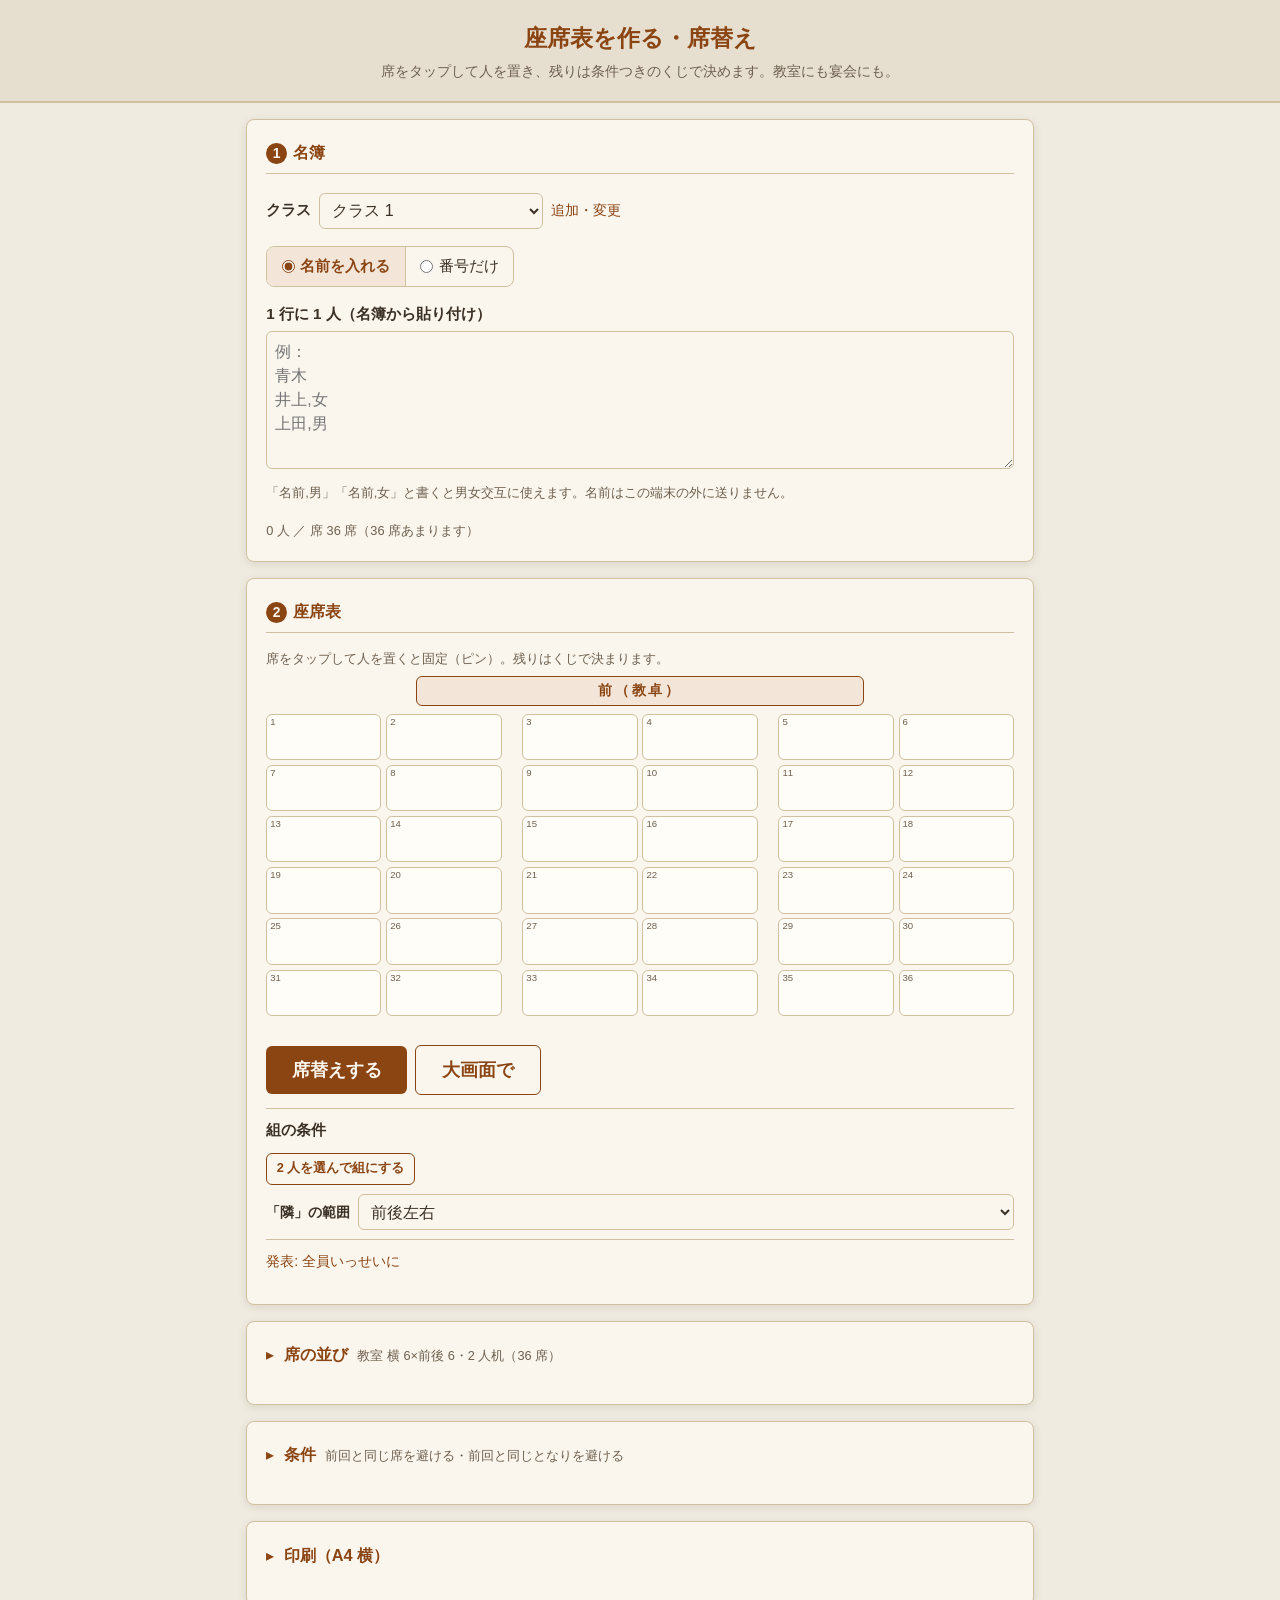
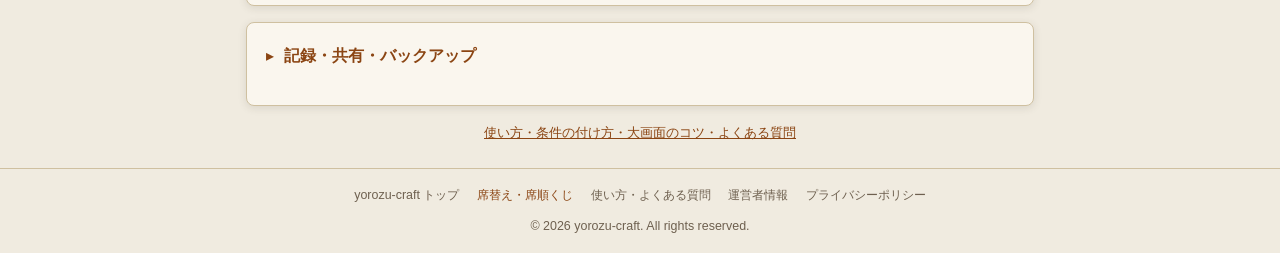
==== index.html @ a0a54b60 "「保存した内容をすべて消す（初期状態に戻す）」ボタンを置く（K123） ブラウザに保存するページに、共通の reset-storage.js と data-reset-storage のボタンを置く。" ====
<!DOCTYPE html>
<html lang="ja">
<head>
  <meta charset="UTF-8">
  <meta name="viewport" content="width=device-width, initial-scale=1.0">
  <title>席替え・席順くじ｜条件つきの席替えアプリ（無料・登録なし）｜yorozu-craft</title>
  <meta name="description" content="教室の席替えと宴会の席決めを、条件つきのくじで。前回と同じ席を避ける・隣にしない組・前の席の指定、大画面で発表、座席表を印刷。登録なし・無料。">
  <meta name="robots" content="index, follow">
  <link rel="canonical" href="https://yorozu-craft.com/sekigae/">

  <meta property="og:title" content="席替え・席順くじ｜yorozu-craft">
  <meta property="og:description" content="教室の席替えと宴会の席決めを、条件つきのくじで。前回と同じ席を避ける・隣にしない組・前の席の指定、大画面で発表、座席表を印刷。登録なし・無料。">
  <meta property="og:type" content="website">
  <meta property="og:url" content="https://yorozu-craft.com/sekigae/">
  <meta property="og:site_name" content="yorozu-craft">
  <meta property="og:locale" content="ja_JP">
  <meta property="og:image" content="https://yorozu-craft.com/sekigae/og-image.png">
  <meta property="og:image:width" content="1200">
  <meta property="og:image:height" content="630">
  <meta name="twitter:card" content="summary_large_image">
  <meta name="theme-color" content="#8b4513" media="(prefers-color-scheme: light)">
  <meta name="theme-color" content="#1c1814" media="(prefers-color-scheme: dark)">

  <script type="application/ld+json">
  {
    "@context": "https://schema.org",
    "@type": "WebApplication",
    "name": "席替え・席順くじ",
    "description": "教室の席替えと宴会の席決めを、条件つきのくじで。前回と同じ席を避ける・隣にしない組・前の席の指定、大画面で発表、座席表を印刷。登録なし・無料。",
    "url": "https://yorozu-craft.com/sekigae/",
    "applicationCategory": "UtilitiesApplication",
    "operatingSystem": "All",
    "offers": { "@type": "Offer", "price": "0", "priceCurrency": "JPY" },
    "inLanguage": "ja"
  }
  </script>

  <!-- Google AdSense（サイト所有確認 + 広告配信スクリプト）。大画面の発表は要素の全画面表示なので、広告は重ならない -->
  <meta name="google-adsense-account" content="ca-pub-5375267956079717">
  <script async src="https://pagead2.googlesyndication.com/pagead/js/adsbygoogle.js?client=ca-pub-5375267956079717"
     crossorigin="anonymous"></script>

  <link rel="icon" href="./favicon.svg" type="image/svg+xml">
  <link rel="apple-touch-icon" href="./apple-touch-icon.png">
  <link rel="stylesheet" href="./style.css">
</head>
<body class="tool-page">

  <header class="app-header">
    <h1>座席表を作る・席替え</h1>
    <p class="subtitle">席をタップして人を置き、残りは条件つきのくじで決めます。教室にも宴会にも。</p>
  </header>

  <main class="app-main">

    <div id="shared-banner" class="card notice" hidden>
      <p id="shared-msg"></p>
      <p class="btn-row">
        <button type="button" id="shared-save" class="btn">この端末に保存する</button>
        <a class="btn btn-sub" href="./">自分の席替えを新しく作る</a>
      </p>
      <p class="small">席の並び・名簿・条件を入れて、くじで席を決めます。前回と同じ席を避ける・隣にしない組・前の席の指定ができます。登録なし・無料。</p>
    </div>

    <section class="card" aria-labelledby="h-people">
      <h2 id="h-people"><span class="step">1</span>名簿</h2>
      <div class="field inline-field group-row">
        <label for="group">クラス</label>
        <select id="group"></select>
        <details class="mini">
          <summary>追加・変更</summary>
          <p class="btn-row">
            <button type="button" id="group-new" class="btn btn-sub btn-s">新しく作る</button>
            <button type="button" id="group-rename" class="btn btn-sub btn-s">名前を変える</button>
            <button type="button" id="group-delete" class="btn btn-sub btn-s">削除</button>
          </p>
          <p class="hint">クラスや会ごとに、席の並び・名簿・条件・これまでの席を分けて保存します。</p>
        </details>
      </div>
      <div class="seg" role="radiogroup" aria-label="名簿の入れ方">
        <label><input type="radio" name="plist" value="names" checked> 名前を入れる</label>
        <label><input type="radio" name="plist" value="numbers"> 番号だけ</label>
      </div>
      <div id="names-panel" class="field">
        <label for="names">1 行に 1 人（名簿から貼り付け）</label>
        <textarea id="names" rows="5" spellcheck="false" placeholder="例：&#10;青木&#10;井上,女&#10;上田,男"></textarea>
        <p class="hint">「名前,男」「名前,女」と書くと男女交互に使えます。名前はこの端末の外に送りません。</p>
      </div>
      <div id="numbers-panel" class="field" hidden>
        <label for="count">人数</label>
        <input type="number" id="count" inputmode="numeric" min="1" max="300" value="30">
        <p class="hint">1 番から順に番号で席を決めます（出席番号として使えます）。</p>
      </div>
      <p id="people-summary" class="small" aria-live="polite"></p>
    </section>

    <section class="card" aria-labelledby="h-board" id="sec-run">
      <h2 id="h-board"><span class="step">2</span>座席表</h2>
      <p class="hint">席をタップして人を置くと固定（ピン）。残りはくじで決まります。</p>
      <div id="tray-wrap" hidden>
        <p id="tray-head" class="tray-head"></p>
        <div id="tray" class="tray" role="group" aria-labelledby="tray-head"></div>
      </div>
      <div class="grid-scroll"><div id="result-grid" class="seat-grid board"></div></div>
      <p id="board-msg" class="board-msg" aria-live="polite"></p>
      <p class="btn-row" id="reveal-ctrl" hidden>
        <button type="button" id="reveal-next" class="btn">次の人</button>
        <button type="button" id="reveal-all" class="btn btn-sub">全部出す</button>
        <span id="reveal-count" class="small"></span>
      </p>
      <p class="btn-row run-row">
        <button type="button" id="run" class="btn btn-big">席替えする</button>
        <button type="button" id="run-stage" class="btn btn-big btn-sub">大画面で</button>
      </p>
      <div id="status" class="status" aria-live="polite"></div>

      <div id="result">
        <p class="result-head"><strong id="result-title"></strong> <span id="seed-label" class="small"></span></p>
        <ul id="notes" class="notes"></ul>
        <p class="btn-row" id="result-actions">
          <button type="button" id="decide" class="btn">この席で決定（記録する）</button>
          <button type="button" id="swap" class="btn btn-sub" aria-pressed="false">2 人を入れ替える</button>
          <button type="button" id="show-stage" class="btn btn-sub">大画面で見せる</button>
          <button type="button" id="print" class="btn btn-sub">座席表を印刷</button>
          <button type="button" id="pins-clear" class="btn btn-sub">固定をすべて外す</button>
        </p>
        <p id="decide-msg" class="small" aria-live="polite"></p>
        <p class="small"><a href="../print-help.html">スマホで印刷するには →</a></p>
        <p id="next-step" class="next-step" hidden>当日の精算は → <a href="../easy-split/">傾斜割り勘（幹事 0 円・2 次会の合算も）</a></p>
      </div>

      <div class="pairs-box">
        <h3 class="sub" id="h-pairs">組の条件 <span class="badge" id="n-pairs"></span></h3>
        <ul id="pair-list" class="pair-list" aria-labelledby="h-pairs"></ul>
        <p class="btn-row">
          <button type="button" id="pair-add" class="btn btn-sub btn-s">2 人を選んで組にする</button>
        </p>
        <div class="field inline-field scope-row">
          <label for="ng-scope">「隣」の範囲</label>
          <select id="ng-scope"></select>
        </div>
      </div>

      <details class="mini" id="d-reveal">
        <summary id="reveal-summary">発表のしかた</summary>
        <div class="grid-fields">
          <div class="field">
            <label for="reveal">発表のしかた</label>
            <select id="reveal">
              <option value="all">全員いっせいに</option>
              <option value="random">1 人ずつ（くじの順）</option>
              <option value="back">1 人ずつ（後ろの席から）</option>
              <option value="front">1 人ずつ（前の席から）</option>
              <option value="list">1 人ずつ（名簿の順）</option>
            </select>
          </div>
          <label class="check"><input type="checkbox" id="sound"> 効果音を鳴らす</label>
        </div>
        <p class="hint">固定（ピン）の人は、はじめから出ています。</p>
      </details>
    </section>

    <details class="card fold" id="d-layout">
      <summary><h2 id="h-layout">席の並び</h2><span id="layout-summary" class="fold-state"></span></summary>
      <div class="seg" role="radiogroup" aria-label="使う場面">
        <label><input type="radio" name="mode" value="class" checked> 教室</label>
        <label><input type="radio" name="mode" value="party"> 宴会・テーブル</label>
      </div>

      <div id="class-panel">
        <div class="grid-fields">
          <div class="field">
            <label for="cols">横に何席（列）</label>
            <select id="cols"></select>
          </div>
          <div class="field">
            <label for="rows">前から後ろへ何席（行）</label>
            <select id="rows"></select>
          </div>
          <div class="field">
            <label for="desk">教卓（前）の位置</label>
            <select id="desk">
              <option value="top">上（生徒から見た向き）</option>
              <option value="bottom">下（先生から見た向き）</option>
            </select>
          </div>
        </div>
        <label class="check"><input type="checkbox" id="pairs"> 2 人机（2 席ずつ机を並べ、机のあいだを通路にする）</label>
        <p class="hint">下の席をタップすると「使わない席（×）」になります。もう一度タップで戻ります。</p>
        <div class="grid-scroll"><div id="layout-grid" class="seat-grid editor"></div></div>
      </div>

      <div id="party-panel" hidden>
        <ul id="tables" class="table-list"></ul>
        <p><button type="button" id="table-add" class="btn btn-sub">テーブルを足す</button></p>
        <p class="hint">1 つのテーブルは向かい合わせの 2 列です（奥の列に半分、手前に残り）。</p>
      </div>
      <p id="seat-count" class="small"></p>
    </details>

    <details class="card fold" id="d-cons">
      <summary><h2 id="h-cons">条件</h2><span id="cons-summary" class="fold-state"></span></summary>
      <label class="check"><input type="checkbox" id="avoid-seat"> 前回と同じ席を避ける</label>
      <label class="check"><input type="checkbox" id="avoid-nb"> 前回と同じとなりを避ける</label>
      <p id="prev-info" class="hint"></p>
      <label class="check"><input type="checkbox" id="gender"> 男女交互（となりが異性になる。2 人机なら同じ机が男女）</label>
      <label class="check" id="empty-back-wrap"><input type="checkbox" id="empty-back"> 余った席は後ろにまとめる</label>
      <div id="d-zone" class="cons-block">
        <h3 class="sub">前の席・後ろの席にしたい人 <span class="badge" id="n-zone"></span></h3>
        <p class="hint">目の見え方・聞こえ方や、背の高さなどに。「前から 2」なら、前から 2 番目の並びまでのどこかになります。</p>
        <ul id="zone-list" class="rows"></ul>
        <p><button type="button" id="zone-add" class="btn btn-sub">指定を足す</button></p>
      </div>
      <p class="hint">特定の席に決めたい人は、座席表でその席をタップして置きます。隣にしない・隣にしたい 2 人は「組の条件」で。</p>
    </details>

    <details class="card fold" id="d-print">
      <summary><h2 id="h-print">印刷（A4 横）</h2></summary>
      <div class="grid-fields">
        <div class="field">
          <label for="print-kind">印刷するもの</label>
          <select id="print-kind">
            <option value="chart">座席表</option>
            <option value="slips">くじ用紙（席の番号を切って使う）</option>
          </select>
        </div>
        <div class="field">
          <label for="print-title">見出し</label>
          <input type="text" id="print-title" maxlength="40" placeholder="例：3年2組 座席表（10月）">
        </div>
      </div>
      <label class="check"><input type="checkbox" id="print-credit" checked> 紙の下に「yorozu-craft.com/sekigae/print/ で作成」と小さく入れる</label>
      <p class="hint">席を決める前に印刷すると、固定した人の名前と席の番号だけの座席表になります（手書き用）。教卓の向きは「席の並び」の設定のとおりです。</p>
      <p><button type="button" id="print2" class="btn">印刷する</button></p>
      <p class="small"><a href="../print-help.html">スマホで印刷するには →</a></p>
    </details>

    <details class="card fold" id="d-save">
      <summary><h2 id="h-save">記録・共有・バックアップ</h2></summary>
      <h3 class="sub">これまでの席（新しい順・10 件まで）</h3>
      <ol id="history" class="history"></ol>
      <h3 class="sub">共有リンク</h3>
      <label class="check"><input type="checkbox" id="share-names"> 名簿（名前）と条件・決まった席も入れる</label>
      <p class="hint">入れないときは、席の並びとくじ番号だけです。名前を入れると、リンクを受け取った人が名前を読めます。</p>
      <p class="btn-row">
        <button type="button" id="share" class="btn btn-sub">共有リンクをコピー</button>
      </p>
      <p id="share-msg" class="small" aria-live="polite"></p>
      <input type="text" id="share-url" class="share-url" readonly hidden aria-label="共有リンク">
      <h3 class="sub">ファイルに保存（機種変更・ブラウザのデータを消す前に）</h3>
      <p class="hint">名簿・条件・記録はこの端末のブラウザ（localStorage、キー sekigae_ で始まるもの）にだけ保存され、外部には送信されません。書き出し・読み込み・消去はこの画面のボタンから。</p>
      <p class="btn-row">
        <!-- 保存内容のファイルへの書き出し・読み込み（README「ツールを追加するとき」20） -->
        <button type="button" id="backup-export" class="btn btn-sub">ファイルに書き出す</button>
        <button type="button" id="backup-import" class="btn btn-sub">ファイルから読み込む</button>
        <button type="button" class="btn btn-sub" data-reset-storage="sekigae_">保存した内容をすべて消す（初期状態に戻す）</button>
      </p>
      <input type="file" id="backup-file" accept=".json,application/json" hidden>
      <p id="backup-msg" class="small" aria-live="polite"></p>
    </details>

    <p class="small center"><a href="./guide.html">使い方・条件の付け方・大画面のコツ・よくある質問</a></p>

  </main>

  <footer class="app-footer">
    <nav class="footer-nav" aria-label="フッターナビゲーション">
      <ul>
        <li><a href="../">yorozu-craft トップ</a></li>
        <li><a href="./" aria-current="page">席替え・席順くじ</a></li>
        <li><a href="./guide.html">使い方・よくある質問</a></li>
        <li><a href="../about.html">運営者情報</a></li>
        <li><a href="../privacy-policy.html">プライバシーポリシー</a></li>
      </ul>
    </nav>
    <p>&copy; 2026 yorozu-craft. All rights reserved.</p>
  </footer>

  <!-- 大画面で発表（教室のプロジェクター・テレビ用。要素の全画面表示） -->
  <div id="stage" class="stage" hidden role="dialog" aria-modal="true" aria-labelledby="stage-title" tabindex="-1">
    <div class="stage-bar">
      <strong id="stage-title"></strong>
      <span id="stage-count"></span>
      <span class="stage-btns">
        <button type="button" id="stage-run" class="btn">席替えする</button>
        <button type="button" id="stage-next" class="btn">次の人</button>
        <button type="button" id="stage-all" class="btn btn-sub">全部出す</button>
        <button type="button" id="stage-sound" class="btn btn-sub" aria-pressed="false"></button>
        <button type="button" id="stage-close" class="btn btn-sub">閉じる</button>
      </span>
    </div>
    <div id="stage-grid" class="seat-grid big"></div>
    <p id="stage-msg" class="stage-msg" aria-live="polite"></p>
  </div>

  <!-- 座席表の席をタップしたとき: この席に置く人を選ぶ・固定を外す・入れ替える・空ける -->
  <dialog id="seat-dlg" class="dlg" aria-labelledby="seat-dlg-title">
    <p class="dlg-title" id="seat-dlg-title"></p>
    <p id="seat-dlg-now" class="small"></p>
    <p class="btn-row" id="seat-dlg-acts">
      <button type="button" id="seat-pin" class="btn btn-sub btn-s"></button>
      <button type="button" id="seat-swap" class="btn btn-sub btn-s">入れ替える</button>
      <button type="button" id="seat-clear" class="btn btn-sub btn-s">席を空ける</button>
      <button type="button" id="seat-pair" class="btn btn-sub btn-s">組の条件</button>
    </p>
    <label for="seat-q" class="dlg-label">この席に置く人</label>
    <input type="search" id="seat-q" class="pick-q" placeholder="名前で探す" autocomplete="off" aria-controls="seat-list">
    <div id="seat-list" class="pick-list" role="listbox" tabindex="0" aria-label="この席に置く人"></div>
    <p class="btn-row dlg-foot"><button type="button" id="seat-dlg-close" class="btn btn-sub">閉じる</button></p>
  </dialog>

  <!-- 組の条件: 2 人を選んで「隣にしない」「隣にしたい」 -->
  <dialog id="pair-dlg" class="dlg" aria-labelledby="pair-dlg-title">
    <p class="dlg-title" id="pair-dlg-title">組にする 2 人を選ぶ</p>
    <p id="pair-dlg-sel" class="pair-sel" aria-live="polite"></p>
    <label for="pair-q" class="sr-only">名前で探す</label>
    <input type="search" id="pair-q" class="pick-q" placeholder="名前で探す" autocomplete="off" aria-controls="pair-list-box">
    <div id="pair-list-box" class="pick-list" role="listbox" aria-multiselectable="true" tabindex="0" aria-label="組にする 2 人"></div>
    <p class="btn-row dlg-foot">
      <button type="button" id="pair-ng" class="btn" disabled>隣にしない</button>
      <button type="button" id="pair-want" class="btn" disabled>隣にしたい</button>
      <button type="button" id="pair-dlg-close" class="btn btn-sub">閉じる</button>
    </p>
  </dialog>

  <!-- 印刷するもの（いつも最新にしておく。ブラウザのメニューから印刷しても白紙にならないように） -->
  <div id="print-area" class="print-area" aria-hidden="true"></div>

  <script src="./text.js"></script>
  <script src="./calc.js"></script>
  <script src="./reset-storage.js"></script>
  <script src="./main.js"></script>
  <!-- Cloudflare Web Analytics（Cookie を使わないアクセス解析） --><script type='module' src='https://static.cloudflareinsights.com/beacon.min.js' data-cf-beacon='{"token": "b79bf821e1fd4b6683866d493b1de426"}'></script><!-- End Cloudflare Web Analytics -->
</body>
</html>
---- style.css ----
/* ===========================
   席替え・席順くじ — yorozu-craft 共通の和紙風の配色
   色はトークン（--bg / --card / --text / --muted / --accent / --border）だけを使う。
   ダークモードは端末の設定に自動で合わせる（prefers-color-scheme。手動切替は付けない）
   =========================== */
:root {
  color-scheme: light dark;
  --bg: #f0ebe0;
  --bg-2: #e6dfd0;
  --card: #faf6ee;
  --text: #3a3025;
  --muted: #6e604f;
  --accent: #8b4513;
  --accent-soft: #f3e6d8;
  --border: #cfc0a0;
  --shadow: rgba(58, 48, 37, 0.12);
  --danger: #a3302a;
  --seat: #fffdf8;
  --seat-hidden: #efe2cf;
}

@media (prefers-color-scheme: dark) {
  :root {
    --bg: #1c1814;
    --bg-2: #25201a;
    --card: #2b251e;
    --text: #ece4d6;
    --muted: #b9ab96;
    --accent: #e0a066;
    --accent-soft: #3a2e22;
    --border: #4a3f33;
    --shadow: rgba(0, 0, 0, 0.4);
    --danger: #f08a80;
    --seat: #332c24;
    --seat-hidden: #43372a;
  }
}

*, *::before, *::after { box-sizing: border-box; margin: 0; padding: 0; }
[hidden] { display: none !important; }

body {
  /* README「ツールを追加するとき」9: 端末のフォント。Web フォントは読まない */
  font-family: "Noto Sans JP", "Noto Sans CJK JP", "Hiragino Sans", "Hiragino Kaku Gothic ProN", Meiryo, sans-serif;
  background: var(--bg);
  color: var(--text);
  line-height: 1.7;
}

a { color: var(--accent); }

/* ヘッダー */
.app-header {
  text-align: center;
  padding: 1.4rem 1rem 1.1rem;
  background: var(--bg-2);
  border-bottom: 2px solid var(--border);
}
.app-header h1 { font-size: 1.45rem; color: var(--accent); line-height: 1.4; }
.app-header .subtitle { font-size: 0.88rem; color: var(--muted); margin-top: 0.3rem; }

/* レイアウト */
.app-main { max-width: 820px; margin: 0 auto; padding: 1rem; }
.card {
  background: var(--card);
  border: 1px solid var(--border);
  border-radius: 8px;
  padding: 1.2rem;
  margin-bottom: 1rem;
  box-shadow: 0 2px 8px var(--shadow);
}
.card h2 {
  font-size: 1.02rem;
  color: var(--accent);
  border-bottom: 1px solid var(--border);
  padding-bottom: 0.4rem;
  margin-bottom: 0.9rem;
}

/* 入力 */
.field { margin-bottom: 1rem; }
.field label { display: block; font-weight: 600; font-size: 0.95rem; margin-bottom: 0.25rem; }
.field .hint { font-size: 0.8rem; color: var(--muted); margin-bottom: 0.4rem; }
.field input[type="number"], .field input[type="text"], .field select, .rows select, .table-row input, .table-row select, .inline-field select {
  width: 100%;
  max-width: 16rem;
  padding: 0.45rem 0.5rem;
  font-size: 1rem;
  border: 1px solid var(--border);
  border-radius: 6px;
  background: var(--card);
  color: var(--text);
}

.btn {
  display: inline-block;
  padding: 0.5rem 1.1rem;
  border: none;
  border-radius: 6px;
  background: var(--accent);
  color: var(--card);
  font-size: 0.95rem;
  font-weight: 600;
  cursor: pointer;
}
.btn:focus-visible { outline: 2px solid var(--accent); outline-offset: 2px; }

/* 読みもの（guide.html） */
.content h3 { font-size: 0.95rem; margin: 1rem 0 0.3rem; }
.content p, .content li { font-size: 0.9rem; }
.content p + p { margin-top: 0.5rem; }
.content ul, .content ol { padding-left: 1.3rem; margin: 0.3rem 0; }
.faq dt { font-weight: 600; margin-top: 0.9rem; font-size: 0.92rem; }
.faq dt::before { content: 'Q. '; color: var(--accent); }
.faq dd { font-size: 0.88rem; color: var(--muted); padding: 0.2rem 0 0.5rem 1.2rem; border-bottom: 1px solid var(--border); }
.info-list { display: grid; grid-template-columns: max-content 1fr; gap: 0.4rem 1.2rem; font-size: 0.9rem; }
.info-list dt { font-weight: 600; }
.info-list dd { color: var(--muted); }
.small { font-size: 0.8rem; color: var(--muted); margin-top: 0.4rem; }

/* フッター */
.app-footer {
  text-align: center;
  padding: 1rem;
  font-size: 0.78rem;
  color: var(--muted);
  border-top: 1px solid var(--border);
  margin-top: 0.5rem;
}
.footer-nav ul { list-style: none; display: flex; justify-content: center; flex-wrap: wrap; gap: 0.4rem 1.1rem; margin-bottom: 0.6rem; }
.footer-nav a { color: var(--muted); text-decoration: none; }
.footer-nav a:hover, .footer-nav a[aria-current="page"] { color: var(--accent); }

@media (max-width: 480px) {
  .app-header h1 { font-size: 1.2rem; }
}

/* ===========================
   席替え・席順くじ
   =========================== */
.sr-only { position: absolute; width: 1px; height: 1px; overflow: hidden; clip: rect(0 0 0 0); white-space: nowrap; }
.center { text-align: center; }
.hint { font-size: 0.8rem; color: var(--muted); margin: 0.3rem 0; }
.step {
  display: inline-block; min-width: 1.5em; height: 1.5em; line-height: 1.5em; margin-right: 0.4em;
  border-radius: 50%; background: var(--accent); color: var(--card); text-align: center; font-size: 0.85em;
}
h3.sub { font-size: 0.92rem; margin: 1rem 0 0.3rem; }
h3.sub:first-of-type { margin-top: 0; }

.inline-field { display: flex; flex-wrap: wrap; gap: 0.5rem; align-items: center; }
.inline-field select { max-width: 100%; flex: 1 1 10rem; }
.grid-fields { display: grid; grid-template-columns: repeat(auto-fit, minmax(11rem, 1fr)); gap: 0 1rem; align-items: end; }
.grid-fields .field select, .grid-fields .field input[type="text"] { max-width: none; }
.check { display: flex; gap: 0.5rem; align-items: flex-start; font-size: 0.92rem; margin: 0.35rem 0; cursor: pointer; }
.check input { margin-top: 0.35em; width: 1.05rem; height: 1.05rem; flex: none; accent-color: var(--accent); }

.seg { display: inline-flex; flex-wrap: wrap; border: 1px solid var(--border); border-radius: 8px; overflow: hidden; margin-bottom: 0.9rem; }
.seg label { display: flex; align-items: center; gap: 0.35rem; padding: 0.45rem 0.9rem; cursor: pointer; font-size: 0.92rem; }
.seg label + label { border-left: 1px solid var(--border); }
.seg label:has(input:checked) { background: var(--accent-soft); color: var(--accent); font-weight: 700; }
.seg input { accent-color: var(--accent); }

textarea {
  width: 100%; padding: 0.5rem; font: inherit; font-size: 1rem; line-height: 1.5;
  border: 1px solid var(--border); border-radius: 6px; background: var(--card); color: var(--text); resize: vertical;
}
.field input[type="number"] { max-width: 8rem; }

.btn-row { display: flex; flex-wrap: wrap; gap: 0.5rem; align-items: center; margin: 0.6rem 0; }
.btn { text-decoration: none; min-height: 2.5rem; }
.btn:disabled { opacity: 0.45; cursor: default; }
.btn-sub { background: transparent; color: var(--accent); border: 1px solid var(--accent); }
.btn-big { font-size: 1.1rem; padding: 0.75rem 1.6rem; }
.btn-s { font-size: 0.8rem; padding: 0.2rem 0.6rem; min-height: 2rem; }
.btn-x { padding: 0.2rem 0.6rem; min-width: 2.5rem; }

.status { margin: 0.4rem 0; font-size: 0.92rem; }
.status.error { border-left: 4px solid var(--danger); padding: 0.4rem 0.7rem; background: var(--accent-soft); border-radius: 4px; }
.status.error strong { color: var(--danger); }
.warn { color: var(--danger); }
.notes { list-style: none; margin: 0.4rem 0; font-size: 0.82rem; color: var(--muted); }
.notes li + li { margin-top: 0.2rem; }
.notice { border-color: var(--accent); }
.result-head { margin: 0.8rem 0 0.4rem; }
.next-step { margin-top: 0.8rem; padding-top: 0.6rem; border-top: 1px dashed var(--border); font-size: 0.92rem; }
.share-url { width: 100%; padding: 0.4rem; font-size: 0.8rem; border: 1px solid var(--border); border-radius: 6px; background: var(--bg-2); color: var(--text); }

/* 条件の行 */
.cons-block { border-top: 1px solid var(--border); padding: 0.5rem 0; }
.cons-block:first-of-type { margin-top: 0.6rem; }
.cons-block summary { cursor: pointer; font-weight: 600; font-size: 0.95rem; padding: 0.25rem 0; }
.badge:not(:empty) { display: inline-block; margin-left: 0.5em; padding: 0 0.5em; border-radius: 1em; background: var(--accent); color: var(--card); font-size: 0.75rem; }
.rows, .table-list, .history { list-style: none; margin: 0.4rem 0; }
.rows li, .table-row { display: flex; flex-wrap: wrap; gap: 0.4rem; align-items: center; margin-bottom: 0.45rem; }
.rows select { flex: 1 1 8rem; min-width: 0; }
.table-row input[type="text"] { flex: 1 1 6rem; min-width: 0; }
.table-row select { flex: 0 1 6rem; }
.rows .and { font-size: 0.85rem; }
.history li { display: flex; flex-wrap: wrap; gap: 0.4rem; align-items: center; font-size: 0.88rem; padding: 0.3rem 0; border-bottom: 1px solid var(--border); }
.history li > span { flex: 1 1 10rem; }

/* 席の表 */
.grid-scroll { overflow-x: auto; margin: 0.4rem 0; }
.seat-grid { --aisle: 0.7rem; min-width: 0; }
.cgrid { display: grid; gap: 0.3rem; }
.seat-grid:not(.big):not(.print) .cgrid { min-width: min(100%, 22rem); }
.seat {
  display: flex; flex-direction: column; align-items: center; justify-content: center; position: relative;
  min-height: 2.9rem; padding: 0.15rem 0.1rem; border: 1px solid var(--border); border-radius: 6px;
  background: var(--seat); color: var(--text); font: inherit; font-size: 0.8rem; text-align: center; overflow: hidden;
}
button.seat { cursor: pointer; }
button.seat:focus-visible { outline: 2px solid var(--accent); outline-offset: 1px; }
.seat .no { position: absolute; top: 1px; left: 3px; font-size: 0.6rem; color: var(--muted); line-height: 1.2; }
.seat .nm { font-weight: 700; line-height: 1.15; word-break: break-all; padding-top: 0.45rem; }
.cgrid .seat .nm { font-size: min(0.8rem, calc((100vw - 4.5rem) / var(--cols, 6) / 4.3)); }
.seat .nm.len-m, .cgrid .seat .nm.len-m { font-size: min(0.72rem, calc((100vw - 4.5rem) / var(--cols, 6) / 5.3)); }
.seat .nm.len-l, .cgrid .seat .nm.len-l { font-size: min(0.62rem, calc((100vw - 4.5rem) / var(--cols, 6) / 6.5)); }
.seat.off { background: repeating-linear-gradient(45deg, transparent 0 6px, var(--bg-2) 6px 12px); color: var(--muted); border-style: dashed; }
.seat.off .nm { padding-top: 0; font-weight: 400; }
.seat.void { visibility: hidden; }
.seat.empty .nm { color: var(--muted); font-weight: 400; }
.seat.hidden-seat { background: var(--seat-hidden); }
.seat.hidden-seat .nm { color: var(--muted); }
.seat.selected { outline: 3px solid var(--accent); outline-offset: -1px; }
.swapping .seat.filled { cursor: grab; }
.seat.pop { animation: pop 0.45s ease-out; }
@keyframes pop { 0% { transform: scale(0.6); background: var(--accent-soft); } 60% { transform: scale(1.12); } 100% { transform: scale(1); } }
@media (prefers-reduced-motion: reduce) { .seat.pop { animation: none; } }
.front-bar {
  text-align: center; font-weight: 700; font-size: 0.85rem; letter-spacing: 0.2em;
  background: var(--accent-soft); color: var(--accent); border: 1px solid var(--accent); border-radius: 6px;
  padding: 0.15rem; margin: 0 20% 0.5rem;
}
.front-bar.bottom { margin: 0.5rem 20% 0; }

.tables { display: flex; flex-wrap: wrap; gap: 0.8rem; }
.tbl { border: 1px solid var(--border); border-radius: 8px; padding: 0.4rem; background: var(--bg-2); }
.tbl-name { text-align: center; font-weight: 700; font-size: 0.85rem; color: var(--accent); margin-bottom: 0.2rem; }
.tbl-side { display: grid; grid-template-columns: repeat(var(--n), minmax(3.4rem, 1fr)); gap: 0.25rem; }
.tbl-board { height: 0.9rem; margin: 0.25rem 0; border-radius: 4px; background: var(--border); }

/* 座席表: 置く・入れ替える */
.group-row { align-items: center; margin-bottom: 0.8rem; }
.group-row > label { font-weight: 600; font-size: 0.92rem; margin: 0; }
.group-row select { flex: 1 1 8rem; max-width: 14rem; }
details.mini { font-size: 0.88rem; }
details.mini > summary { cursor: pointer; color: var(--accent); padding: 0.35rem 0; min-height: 2.75rem; display: flex; align-items: center; }
details.mini[open] { flex-basis: 100%; }
#d-reveal { margin-top: 0.6rem; border-top: 1px solid var(--border); }

.tray-head { font-size: 0.82rem; color: var(--muted); margin: 0.2rem 0 0.3rem; }
.tray { display: flex; flex-wrap: wrap; gap: 0.35rem; max-height: 6.6rem; overflow-y: auto; padding: 0.1rem; margin-bottom: 0.4rem; }
.chip {
  font: inherit; font-size: 0.85rem; min-height: 2.75rem; padding: 0.2rem 0.7rem; border-radius: 1.4rem;
  border: 1px solid var(--border); background: var(--seat); color: var(--text); cursor: pointer;
}
.chip[aria-pressed="true"] { background: var(--accent); border-color: var(--accent); color: var(--card); font-weight: 700; }
.chip:focus-visible { outline: 2px solid var(--accent); outline-offset: 2px; }
.board-msg { min-height: 1.3em; font-size: 0.85rem; color: var(--accent); margin: 0.2rem 0; }
.run-row { margin-top: 0.3rem; }

.board .seat { user-select: none; -webkit-user-select: none; -webkit-touch-callout: none; }
.board .seat.pinned { border: 2px solid var(--accent); background: var(--accent-soft); }
.seat .pin { position: absolute; top: 2px; right: 2px; width: 0.8rem; height: 0.8rem; color: var(--accent); }
.board.arming button.seat, .board.swapping button.seat { cursor: pointer; }
.board.arming button.seat:not(.filled) { border-style: dashed; border-color: var(--accent); }
.seat.dragging { opacity: 0.4; }
.seat.drop-target { outline: 3px dashed var(--accent); outline-offset: -2px; background: var(--accent-soft); }
body.dragging-seat, body.dragging-seat * { cursor: grabbing !important; }
.drag-ghost {
  position: fixed; left: 0; top: 0; z-index: 2147483001; pointer-events: none; margin: -1.4rem 0 0 -2rem;
  padding: 0.35rem 0.7rem; border-radius: 6px; background: var(--accent); color: var(--card); font-weight: 700; font-size: 0.9rem;
  box-shadow: 0 4px 12px var(--shadow); white-space: nowrap;
}

.pairs-box { margin-top: 0.8rem; padding-top: 0.6rem; border-top: 1px solid var(--border); }
.pairs-box h3.sub { margin: 0 0 0.3rem; }
.pair-list { list-style: none; display: flex; flex-wrap: wrap; gap: 0.35rem; margin: 0.3rem 0; }
.pair-list li { display: inline-flex; align-items: center; gap: 0.25rem; border: 1px solid var(--border); border-radius: 6px; padding: 0 0 0 0.5rem; font-size: 0.85rem; background: var(--seat); }
.pair-type { font-size: 0.72rem; font-weight: 700; padding: 0 0.35rem; border-radius: 4px; border: 1px solid currentColor; }
.pair.ng .pair-type { color: var(--danger); }
.pair.want .pair-type { color: var(--accent); }
.pair-list .btn-x { min-height: 2.75rem; min-width: 2.75rem; border: none; }
.scope-row { margin: 0.2rem 0 0; }
.scope-row > label { font-size: 0.85rem; font-weight: 600; margin: 0; }
.scope-row select { flex: 1 1 10rem; }

/* 折りたたみのカード（席の並び・条件・印刷・記録） */
details.card.fold > summary { cursor: pointer; list-style: none; display: flex; flex-wrap: wrap; align-items: baseline; gap: 0 0.6rem; min-height: 2.75rem; }
details.card.fold > summary::-webkit-details-marker { display: none; }
details.card.fold > summary::before { content: '▸'; color: var(--accent); }
details.card.fold[open] > summary::before { content: '▾'; }
details.card.fold > summary h2 { display: inline; border: none; margin: 0; padding: 0; }
details.card.fold[open] > summary { margin-bottom: 0.8rem; border-bottom: 1px solid var(--border); padding-bottom: 0.4rem; }
.fold-state { font-size: 0.8rem; color: var(--muted); }

/* 名前を選ぶ（dialog） */
.dlg {
  width: min(92vw, 30rem); max-height: calc(100dvh - 1.5rem); margin: 0.75rem auto auto; padding: 1rem;
  border: 1px solid var(--border); border-radius: 10px; background: var(--card); color: var(--text); box-shadow: 0 8px 28px var(--shadow);
}
.dlg[open] { display: flex; flex-direction: column; }
.dlg::backdrop { background: rgba(0, 0, 0, 0.35); }
.dlg-title { font-weight: 700; color: var(--accent); }
.dlg-label { display: block; font-weight: 600; font-size: 0.9rem; margin-top: 0.4rem; }
.pick-q { width: 100%; padding: 0.5rem; font-size: 1rem; border: 1px solid var(--border); border-radius: 6px; background: var(--seat); color: var(--text); margin: 0.3rem 0; }
.pick-list { flex: 1 1 auto; min-height: 6rem; max-height: min(40dvh, 16rem); overflow-y: auto; border: 1px solid var(--border); border-radius: 6px; padding: 0.2rem; }
.pick-list:focus-visible { outline: 2px solid var(--accent); outline-offset: 1px; }
.opt { display: flex; justify-content: space-between; gap: 0.6rem; align-items: center; min-height: 2.75rem; padding: 0.2rem 0.6rem; border-radius: 4px; cursor: pointer; }
.opt + .opt { border-top: 1px solid var(--bg-2); }
.opt:hover, .opt.active { background: var(--accent-soft); }
.opt.active { outline: 2px solid var(--accent); outline-offset: -2px; }
.opt[aria-selected="true"] { font-weight: 700; color: var(--accent); }
.opt[aria-selected="true"] .opt-name::before { content: '✓ '; }
.opt-sub { font-size: 0.78rem; color: var(--muted); flex: none; }
.opt-none { padding: 0.6rem; color: var(--muted); font-size: 0.85rem; }
.pair-sel { min-height: 1.4em; font-size: 0.9rem; }
.dlg-foot { margin-bottom: 0; }

/* 大画面 */
body.stage-open { overflow: hidden; }
.stage {
  position: fixed; inset: 0; z-index: 2147483000; background: var(--bg); color: var(--text);
  display: flex; flex-direction: column; padding: 0.6rem 1rem 0.8rem;
}
.stage-bar { display: flex; flex-wrap: wrap; gap: 0.4rem 1rem; align-items: center; margin-bottom: 0.5rem; }
.stage-bar strong { font-size: 1.15rem; color: var(--accent); }
.stage-btns { margin-left: auto; display: flex; flex-wrap: wrap; gap: 0.4rem; }
#stage-grid { flex: 1; min-height: 0; display: flex; flex-direction: column; }
.seat-grid.big .cgrid { flex: 1; min-height: 0; gap: 0.5vmin; }
.seat-grid.big { --aisle: 2.2vmin; }
.seat-grid.big .seat { min-height: 0; border-width: 2px; }
.seat-grid.big .seat .no { font-size: clamp(0.6rem, 1.4vmin, 1rem); }
.seat-grid.big .seat .nm { padding-top: 0.2em; }
.seat-grid.big .front-bar { font-size: clamp(0.9rem, 2.6vmin, 2rem); }
.seat-grid.big .tables { flex: 1; align-content: center; justify-content: center; overflow: auto; }
.seat-grid.big .tbl-side { grid-template-columns: repeat(var(--n), minmax(6rem, 1fr)); }
.seat-grid.big.party .seat { min-height: 4.5rem; }
.stage-msg { text-align: center; font-size: 0.9rem; color: var(--muted); min-height: 1.2em; }
.stage-msg.error { color: var(--danger); font-size: 1.1rem; }

/* 印刷するもの（画面では出さない） */
.print-area { display: none; }

@page { size: A4 landscape; margin: 0; }
@media print {
  html, body { background: #fff !important; color: #000 !important; margin: 0; padding: 0; }
  body.tool-page > :not(.print-area) { display: none !important; }
  .print-area { display: block; }
  .sheet {
    width: 297mm; height: 209.5mm; padding: 9mm 12mm 7mm; display: flex; flex-direction: column;
    break-after: page; page-break-after: always; overflow: hidden; color: #000; background: #fff;
  }
  .sheet:last-child { break-after: auto; page-break-after: auto; }
  .p-head { display: flex; justify-content: space-between; align-items: baseline; margin-bottom: 3mm; }
  .p-head h1 { font-size: 6mm; }
  .p-head span { font-size: 3.5mm; }
  .p-body { flex: 1; min-height: 0; display: flex; flex-direction: column; --aisle: 5mm; }
  .p-body .cgrid { flex: 1; min-height: 0; gap: 1.6mm; }
  .p-body .seat { min-height: 0; border: 0.35mm solid #333; border-radius: 1.5mm; background: #fff; color: #000; }
  .p-body .seat .no { font-size: 2.4mm; color: #555; top: 0.5mm; left: 1mm; }
  .p-body .seat .nm { padding-top: 1.2mm; }
  .p-body .seat.empty .nm { color: #888; }
  .p-body .front-bar { background: #eee; color: #000; border: 0.4mm solid #333; font-size: 4mm; margin: 0 30% 3mm; padding: 0.8mm; }
  .p-body .front-bar.bottom { margin: 3mm 30% 0; }
  .p-body .tables { gap: 5mm; align-content: flex-start; }
  .p-body .tbl { background: #fff; border: 0.35mm solid #333; padding: 2mm; }
  .p-body .tbl-name { color: #000; font-size: 4mm; }
  .p-body .tbl-side { grid-template-columns: repeat(var(--n), 31mm); gap: 1.2mm; }
  .p-body .tbl-side .seat { height: 16mm; }
  .p-body .tbl-board { background: #ccc; height: 4mm; }
  .p-credit { font-size: 2.6mm; color: #555; text-align: right; margin-top: 2mm; }
  .slip-grid { flex: 1; display: grid; grid-template-columns: repeat(8, 1fr); grid-template-rows: repeat(5, 1fr); }
  .slip { border: 0.3mm dashed #888; display: flex; flex-direction: column; align-items: center; justify-content: center; }
  .slip-no { font-size: 13mm; font-weight: 700; line-height: 1.1; }
  .slip-sub { font-size: 2.8mm; color: #444; }
  ins.adsbygoogle, .google-auto-placed, iframe[id^="aswift"], iframe[id^="google_ads"] { display: none !important; }
}
.stage:focus { outline: none; }
@media (max-width: 480px) {
  .run-row .btn-big { font-size: 1rem; padding: 0.7rem 1rem; }
}
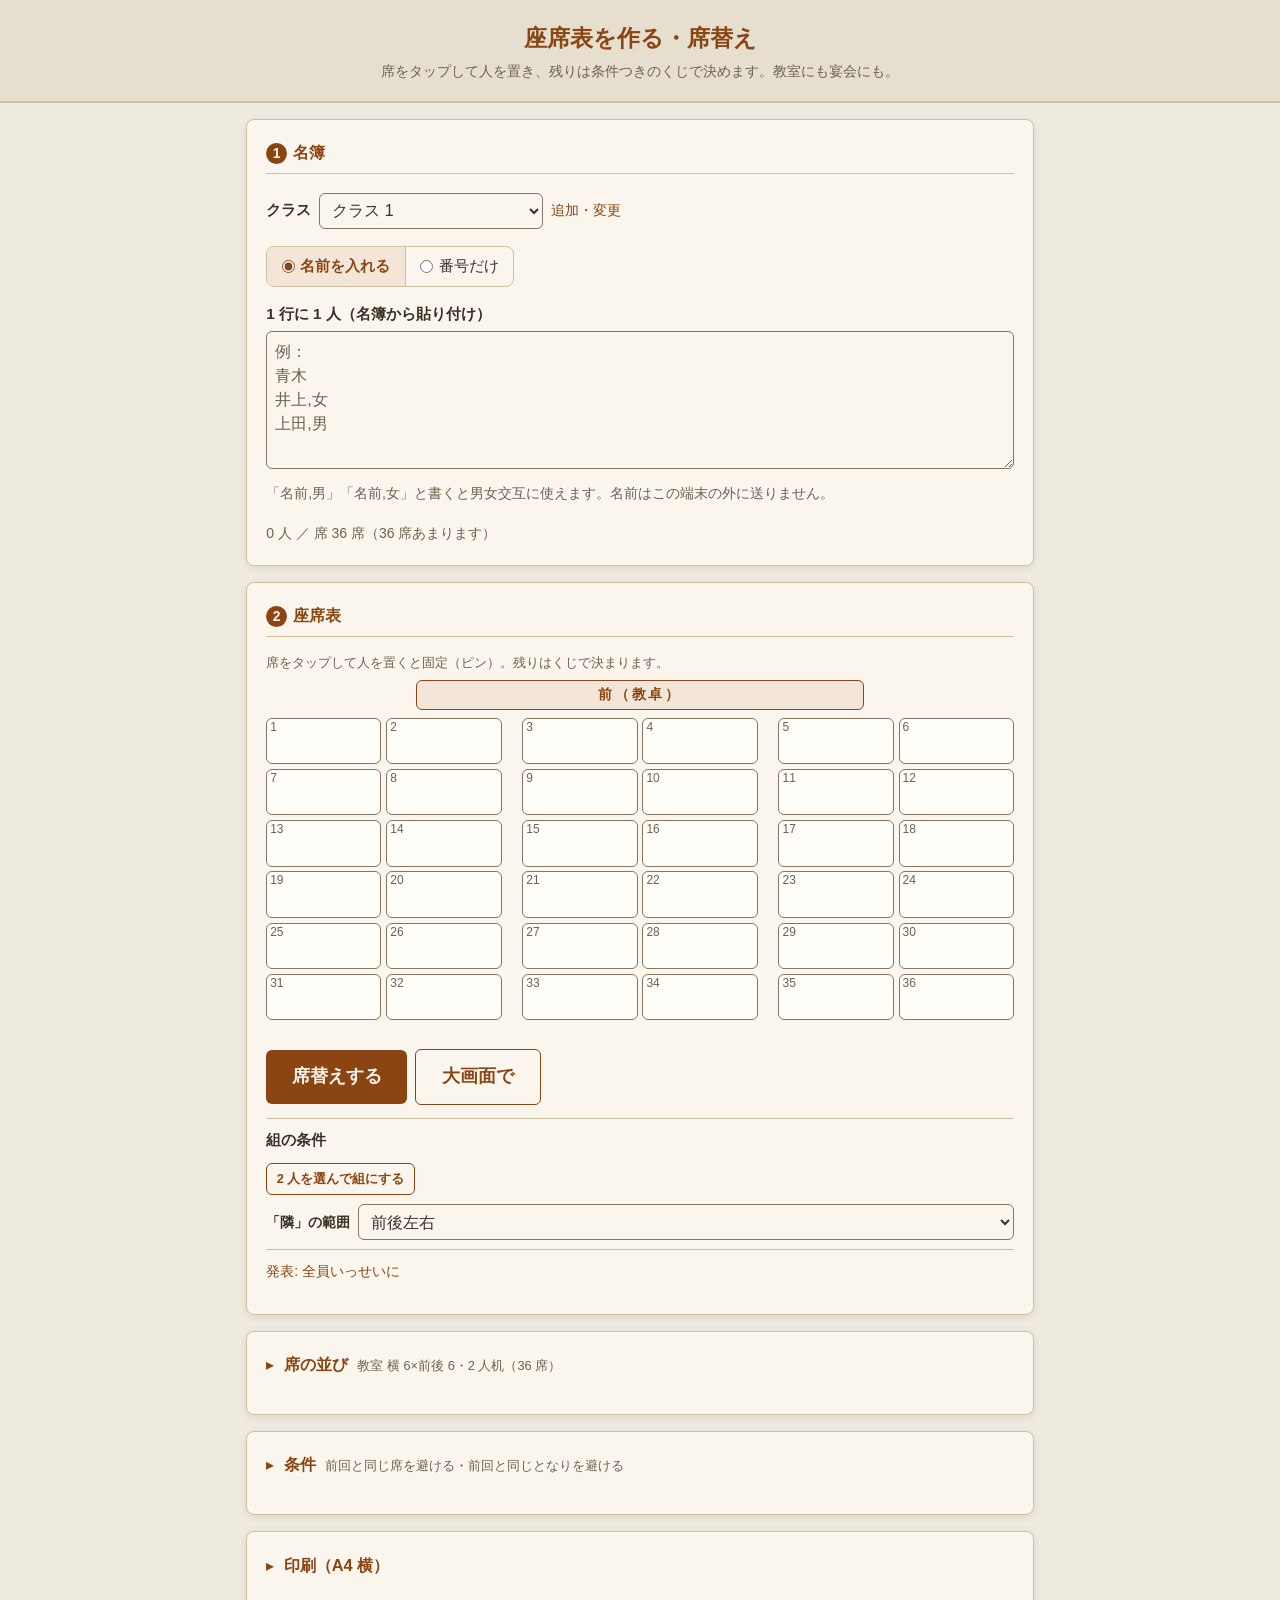
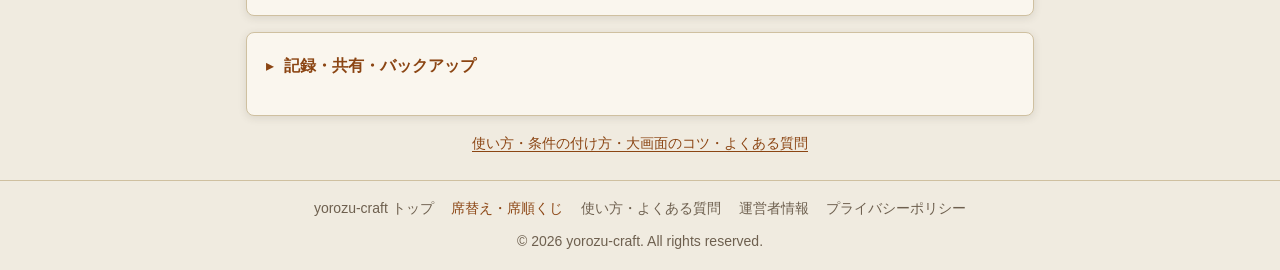
==== commit ed9a6a37: "ページに <link rel="manifest">（yorozu-plans ROADMAP 7.41.2 K179、D309 の (a)）: 道具の manifest がある道具はその manif" ====
--- a/index.html
+++ b/index.html
@@ -41,6 +41,7 @@
      crossorigin="anonymous"></script>
 
   <link rel="icon" href="./favicon.svg" type="image/svg+xml">
+  <link rel="manifest" href="/manifest.webmanifest">
   <link rel="apple-touch-icon" href="./apple-touch-icon.png">
   <link rel="stylesheet" href="./style.css">
 </head>
--- a/style.css
+++ b/style.css
@@ -3,22 +3,48 @@
    色はトークン（--bg / --card / --text / --muted / --accent / --border）だけを使う。
    ダークモードは端末の設定に自動で合わせる（prefers-color-scheme。手動切替は付けない）
    =========================== */
+/* yorozu-common:begin v1 — サイト共通の部品とトークン。正本は youheioonuki.github.io の tools/common/yorozu-common.css。
+   この begin〜end の間は手で直さない（tools/sync-common.mjs で全ツールに配る。ツール固有の上書きは end の後に書く）。
+   出どころ（2026-10-03 確認。yorozu-plans 企画書 59）:
+   - デジタル庁デザインシステム https://design.digital.go.jp/dads/ のコンテンツを加工して作成
+     （フォーカスの輪・リンクの下線・字の大きさの下限・行間・入力欄のエラー表示）。
+     トークンの値は @digital-go-jp/design-tokens 2.0.1（MIT, (c) 2023 デジタル庁）から
+   - GOV.UK Frontend 6.5.1（MIT, (c) Crown copyright）の考え方: visually-hidden、エラーの文の前に読み上げ用の語
+   - 色は和紙風のまま（値は 2026-09-23 からの共通の値）。Web フォントは読まない（ROADMAP 3.3・D2） */
 :root {
   color-scheme: light dark;
   --bg: #f0ebe0;
   --bg-2: #e6dfd0;
   --card: #faf6ee;
   --text: #3a3025;
-  --muted: #6e604f;
+  --muted: #6e604f;          /* 本文の補足。--bg の上で 5.1:1 */
   --accent: #8b4513;
   --accent-soft: #f3e6d8;
-  --border: #cfc0a0;
+  --border: #cfc0a0;         /* 飾りの線（区切り）だけ。操作できる物の枠には --input-border */
+  --input-border: #857561;   /* 入力欄の枠。WCAG 1.4.11 の 3:1（--bg で 3.7:1）。DADS の入力欄は gray-600 の 1px */
   --shadow: rgba(58, 48, 37, 0.12);
-  --danger: #a3302a;
-  --seat: #fffdf8;
-  --seat-hidden: #efe2cf;
-}
-
+  --error: #ce0000;          /* DADS red-900（semantic error-2） */
+  --ok: #197a4b;             /* DADS green-800（semantic success-2） */
+  --focus: #ffd43d;          /* DADS yellow-300 */
+  --focus-ring: #000;        /* DADS: 黒 4px の輪＋黄 2px */
+  --font-ui: "Noto Sans JP", "Noto Sans CJK JP", "Hiragino Sans", "Hiragino Kaku Gothic ProN", Meiryo, sans-serif;
+  /* 字の大きさ（DADS: 本文と操作は 16px 以上、補足は 14px まで、14px 未満は使わない） */
+  --fs-s: 0.875rem;
+  --fs-m: 1rem;
+  --fs-l: 1.25rem;           /* 見出し（隣の段との比 1.25 以上: impeccable typeset） */
+  --fs-xl: 1.625rem;         /* ページの題 */
+  --lh-body: 1.7;            /* DADS の本文の行間 170% */
+  --lh-tight: 1.4;           /* 見出し */
+  /* 余白（4px を基準。DADS の spacing） */
+  --sp-1: 0.25rem;
+  --sp-2: 0.5rem;
+  --sp-3: 0.75rem;
+  --sp-4: 1rem;
+  --sp-6: 1.5rem;
+  --sp-8: 2rem;
+  --radius: 8px;
+  --tap: 44px;               /* 押せる物の高さの下限（DADS・SCREEN 5 章） */
+}
 @media (prefers-color-scheme: dark) {
   :root {
     --bg: #1c1814;
@@ -29,25 +55,63 @@
     --accent: #e0a066;
     --accent-soft: #3a2e22;
     --border: #4a3f33;
+    --input-border: #8c7d68;
     --shadow: rgba(0, 0, 0, 0.4);
+    --error: #ff8a7a;
+    --ok: #6fcf97;
+    --focus-ring: #ffd43d;   /* 暗い地では黄の輪＋黒の縁 */
+    --focus: #000;
+  }
+}
+*, *::before, *::after { box-sizing: border-box; margin: 0; padding: 0; }
+[hidden] { display: none !important; }
+html { -webkit-text-size-adjust: 100%; text-size-adjust: 100%; }
+body { font-family: var(--font-ui); background: var(--bg); color: var(--text); line-height: var(--lh-body); }
+/* リンクは色と下線の両方（DADS リンクテキスト）。ホバーで下線を太く */
+a { color: var(--accent); text-decoration-thickness: 1px; text-underline-offset: 3px; }
+@media (hover: hover) { a:hover { text-decoration-thickness: 3px; } }
+/* フォーカスの輪（DADS）。:where で詳しさを 0 にして、ツールの規則で上書きできるようにする */
+:where(a, button, input, select, textarea, summary, [tabindex]):focus-visible {
+  outline: 4px solid var(--focus-ring); outline-offset: 2px; box-shadow: 0 0 0 2px var(--focus);
+}
+:where(input, select, textarea, button) { font: inherit; color: inherit; }
+/* 入力欄の例（placeholder）も 4.5:1。ブラウザ既定の灰色は和紙の地で 4.3:1 */
+:where(input, textarea)::placeholder { color: var(--muted); opacity: 1; }
+/* 入力欄の字は 16px 以上（iPhone で拡大されない・DADS） */
+:where(input:not([type="checkbox"]):not([type="radio"]):not([type="range"]), select, textarea) { font-size: max(1rem, 16px); }
+/* エラー（DADS: 枠を赤に、文の頭に「＊」。GOV.UK: 読み上げには「エラー:」を先に）。
+   使い方: <p class="field-error" id="x-err"><span class="visually-hidden">エラー:</span>＊ 0 以上の数を入れてください</p> と aria-describedby */
+[aria-invalid="true"] { border-color: var(--error) !important; }
+.field-error { color: var(--error); font-weight: 700; margin-top: var(--sp-1); }
+/* 画面には出さず、読み上げだけ（GOV.UK govuk-visually-hidden） */
+.visually-hidden {
+  position: absolute !important; width: 1px !important; height: 1px !important; margin: 0 !important; padding: 0 !important;
+  overflow: hidden !important; clip-path: inset(50%) !important; white-space: nowrap !important; border: 0 !important;
+}
+@media (forced-colors: active) { :where(a, button, input, select, textarea, summary):focus-visible { outline-color: Highlight; } }
+/* 読む行の長さ: 1 行 40 字前後まで（REVIEW C9 line-length）。画面の幅いっぱいに伸びる見出し帯の説明文に */
+.app-header > p { max-width: 40em; margin-left: auto; margin-right: auto; }
+/* 印刷では広告を出さない（SCREEN 4 章。全ツール共通） */
+@media print { ins.adsbygoogle, .google-auto-placed, iframe[id^="aswift"], iframe[id^="google_ads"] { display: none !important; } }
+/* yorozu-common:end */
+
+:root {
+  /* 席の枠線。席の地（--seat・--seat-hidden）とまわりの地（--bg・--bg-2・--card）のどれとも対比 3:1 以上（WCAG 1.4.11、企画書 59 の 8 章 3）
+     ライト: 入力欄の枠と同じ値（最小 3.36:1）。ダーク: 隠した席の地との対比のため入力欄より明るく（最小 3.44:1） */
+  --seat-border: var(--input-border);
+  --danger: #a3302a;
+  --seat: #fffdf8;
+  --seat-hidden: #efe2cf;
+}
+
+@media (prefers-color-scheme: dark) {
+  :root {
+    --seat-border: #9a8a73;
     --danger: #f08a80;
     --seat: #332c24;
     --seat-hidden: #43372a;
   }
 }
-
-*, *::before, *::after { box-sizing: border-box; margin: 0; padding: 0; }
-[hidden] { display: none !important; }
-
-body {
-  /* README「ツールを追加するとき」9: 端末のフォント。Web フォントは読まない */
-  font-family: "Noto Sans JP", "Noto Sans CJK JP", "Hiragino Sans", "Hiragino Kaku Gothic ProN", Meiryo, sans-serif;
-  background: var(--bg);
-  color: var(--text);
-  line-height: 1.7;
-}
-
-a { color: var(--accent); }
 
 /* ヘッダー */
 .app-header {
@@ -80,13 +144,13 @@
 /* 入力 */
 .field { margin-bottom: 1rem; }
 .field label { display: block; font-weight: 600; font-size: 0.95rem; margin-bottom: 0.25rem; }
-.field .hint { font-size: 0.8rem; color: var(--muted); margin-bottom: 0.4rem; }
+.field .hint { font-size: var(--fs-s); color: var(--muted); margin-bottom: 0.4rem; }
 .field input[type="number"], .field input[type="text"], .field select, .rows select, .table-row input, .table-row select, .inline-field select {
   width: 100%;
   max-width: 16rem;
   padding: 0.45rem 0.5rem;
   font-size: 1rem;
-  border: 1px solid var(--border);
+  border: 1px solid var(--input-border);
   border-radius: 6px;
   background: var(--card);
   color: var(--text);
@@ -103,7 +167,6 @@
   font-weight: 600;
   cursor: pointer;
 }
-.btn:focus-visible { outline: 2px solid var(--accent); outline-offset: 2px; }
 
 /* 読みもの（guide.html） */
 .content h3 { font-size: 0.95rem; margin: 1rem 0 0.3rem; }
@@ -116,13 +179,13 @@
 .info-list { display: grid; grid-template-columns: max-content 1fr; gap: 0.4rem 1.2rem; font-size: 0.9rem; }
 .info-list dt { font-weight: 600; }
 .info-list dd { color: var(--muted); }
-.small { font-size: 0.8rem; color: var(--muted); margin-top: 0.4rem; }
+.small { font-size: var(--fs-s); color: var(--muted); margin-top: 0.4rem; }
 
 /* フッター */
 .app-footer {
   text-align: center;
   padding: 1rem;
-  font-size: 0.78rem;
+  font-size: var(--fs-s);
   color: var(--muted);
   border-top: 1px solid var(--border);
   margin-top: 0.5rem;
@@ -163,7 +226,7 @@
 
 textarea {
   width: 100%; padding: 0.5rem; font: inherit; font-size: 1rem; line-height: 1.5;
-  border: 1px solid var(--border); border-radius: 6px; background: var(--card); color: var(--text); resize: vertical;
+  border: 1px solid var(--input-border); border-radius: 6px; background: var(--card); color: var(--text); resize: vertical;
 }
 .field input[type="number"] { max-width: 8rem; }
 
@@ -184,7 +247,7 @@
 .notice { border-color: var(--accent); }
 .result-head { margin: 0.8rem 0 0.4rem; }
 .next-step { margin-top: 0.8rem; padding-top: 0.6rem; border-top: 1px dashed var(--border); font-size: 0.92rem; }
-.share-url { width: 100%; padding: 0.4rem; font-size: 0.8rem; border: 1px solid var(--border); border-radius: 6px; background: var(--bg-2); color: var(--text); }
+.share-url { width: 100%; padding: 0.4rem; font-size: 0.8rem; border: 1px solid var(--input-border); border-radius: 6px; background: var(--bg-2); color: var(--text); }
 
 /* 条件の行 */
 .cons-block { border-top: 1px solid var(--border); padding: 0.5rem 0; }
@@ -207,12 +270,11 @@
 .seat-grid:not(.big):not(.print) .cgrid { min-width: min(100%, 22rem); }
 .seat {
   display: flex; flex-direction: column; align-items: center; justify-content: center; position: relative;
-  min-height: 2.9rem; padding: 0.15rem 0.1rem; border: 1px solid var(--border); border-radius: 6px;
+  min-height: 2.9rem; padding: 0.15rem 0.1rem; border: 1px solid var(--seat-border); border-radius: 6px;
   background: var(--seat); color: var(--text); font: inherit; font-size: 0.8rem; text-align: center; overflow: hidden;
 }
 button.seat { cursor: pointer; }
-button.seat:focus-visible { outline: 2px solid var(--accent); outline-offset: 1px; }
-.seat .no { position: absolute; top: 1px; left: 3px; font-size: 0.6rem; color: var(--muted); line-height: 1.2; }
+.seat .no { position: absolute; top: 1px; left: 3px; font-size: 0.75rem; color: var(--muted); line-height: 1.2; }
 .seat .nm { font-weight: 700; line-height: 1.15; word-break: break-all; padding-top: 0.45rem; }
 .cgrid .seat .nm { font-size: min(0.8rem, calc((100vw - 4.5rem) / var(--cols, 6) / 4.3)); }
 .seat .nm.len-m, .cgrid .seat .nm.len-m { font-size: min(0.72rem, calc((100vw - 4.5rem) / var(--cols, 6) / 5.3)); }
@@ -257,7 +319,6 @@
   border: 1px solid var(--border); background: var(--seat); color: var(--text); cursor: pointer;
 }
 .chip[aria-pressed="true"] { background: var(--accent); border-color: var(--accent); color: var(--card); font-weight: 700; }
-.chip:focus-visible { outline: 2px solid var(--accent); outline-offset: 2px; }
 .board-msg { min-height: 1.3em; font-size: 0.85rem; color: var(--accent); margin: 0.2rem 0; }
 .run-row { margin-top: 0.3rem; }
 
@@ -279,7 +340,7 @@
 .pairs-box h3.sub { margin: 0 0 0.3rem; }
 .pair-list { list-style: none; display: flex; flex-wrap: wrap; gap: 0.35rem; margin: 0.3rem 0; }
 .pair-list li { display: inline-flex; align-items: center; gap: 0.25rem; border: 1px solid var(--border); border-radius: 6px; padding: 0 0 0 0.5rem; font-size: 0.85rem; background: var(--seat); }
-.pair-type { font-size: 0.72rem; font-weight: 700; padding: 0 0.35rem; border-radius: 4px; border: 1px solid currentColor; }
+.pair-type { font-size: 0.75rem; font-weight: 700; padding: 0 0.35rem; border-radius: 4px; border: 1px solid currentColor; }
 .pair.ng .pair-type { color: var(--danger); }
 .pair.want .pair-type { color: var(--accent); }
 .pair-list .btn-x { min-height: 2.75rem; min-width: 2.75rem; border: none; }
@@ -305,9 +366,8 @@
 .dlg::backdrop { background: rgba(0, 0, 0, 0.35); }
 .dlg-title { font-weight: 700; color: var(--accent); }
 .dlg-label { display: block; font-weight: 600; font-size: 0.9rem; margin-top: 0.4rem; }
-.pick-q { width: 100%; padding: 0.5rem; font-size: 1rem; border: 1px solid var(--border); border-radius: 6px; background: var(--seat); color: var(--text); margin: 0.3rem 0; }
+.pick-q { width: 100%; padding: 0.5rem; font-size: 1rem; border: 1px solid var(--input-border); border-radius: 6px; background: var(--seat); color: var(--text); margin: 0.3rem 0; }
 .pick-list { flex: 1 1 auto; min-height: 6rem; max-height: min(40dvh, 16rem); overflow-y: auto; border: 1px solid var(--border); border-radius: 6px; padding: 0.2rem; }
-.pick-list:focus-visible { outline: 2px solid var(--accent); outline-offset: 1px; }
 .opt { display: flex; justify-content: space-between; gap: 0.6rem; align-items: center; min-height: 2.75rem; padding: 0.2rem 0.6rem; border-radius: 4px; cursor: pointer; }
 .opt + .opt { border-top: 1px solid var(--bg-2); }
 .opt:hover, .opt.active { background: var(--accent-soft); }
@@ -376,7 +436,6 @@
   .slip { border: 0.3mm dashed #888; display: flex; flex-direction: column; align-items: center; justify-content: center; }
   .slip-no { font-size: 13mm; font-weight: 700; line-height: 1.1; }
   .slip-sub { font-size: 2.8mm; color: #444; }
-  ins.adsbygoogle, .google-auto-placed, iframe[id^="aswift"], iframe[id^="google_ads"] { display: none !important; }
 }
 .stage:focus { outline: none; }
 @media (max-width: 480px) {
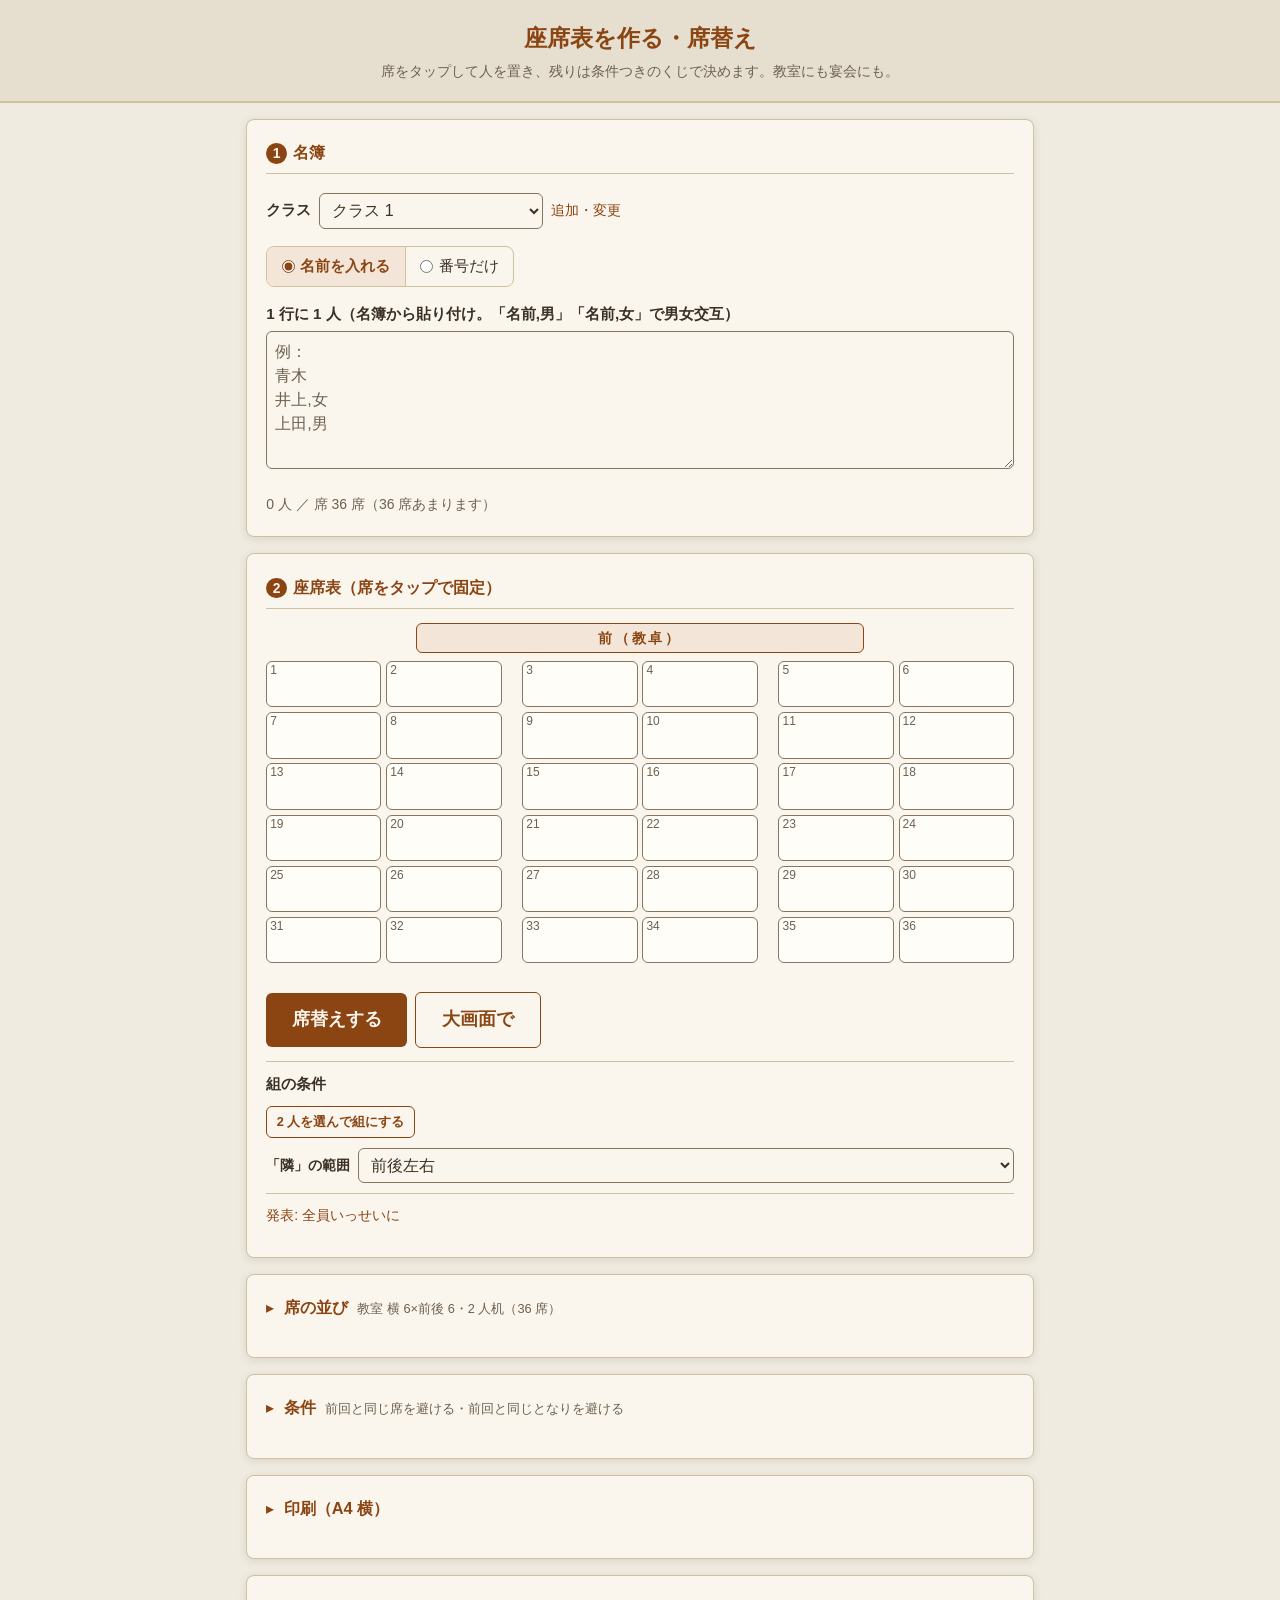
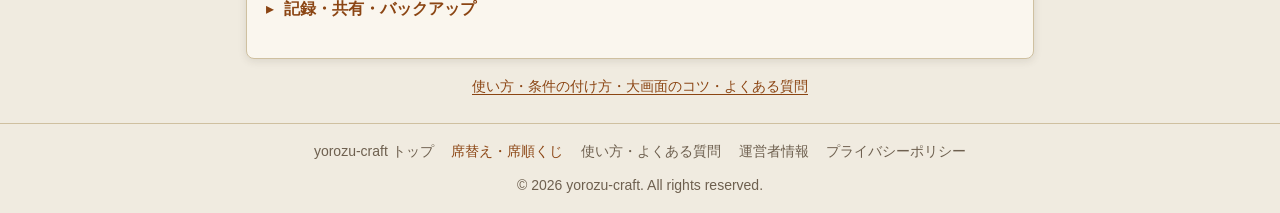
==== commit 7abd1f07: "段 3 の 6（yorozu-plans 7.68）: sekigae の画面の文を 0 字に - 欄のヒントは欄の名前（label）や見出しに入れ、使い方にある説明は画面から消した - 導線はリンク" ====
--- a/index.html
+++ b/index.html
@@ -60,7 +60,6 @@
         <button type="button" id="shared-save" class="btn">この端末に保存する</button>
         <a class="btn btn-sub" href="./">自分の席替えを新しく作る</a>
       </p>
-      <p class="small">席の並び・名簿・条件を入れて、くじで席を決めます。前回と同じ席を避ける・隣にしない組・前の席の指定ができます。登録なし・無料。</p>
     </div>
 
     <section class="card" aria-labelledby="h-people">
@@ -83,21 +82,18 @@
         <label><input type="radio" name="plist" value="numbers"> 番号だけ</label>
       </div>
       <div id="names-panel" class="field">
-        <label for="names">1 行に 1 人（名簿から貼り付け）</label>
+        <label for="names">1 行に 1 人（名簿から貼り付け。「名前,男」「名前,女」で男女交互）</label>
         <textarea id="names" rows="5" spellcheck="false" placeholder="例：&#10;青木&#10;井上,女&#10;上田,男"></textarea>
-        <p class="hint">「名前,男」「名前,女」と書くと男女交互に使えます。名前はこの端末の外に送りません。</p>
       </div>
       <div id="numbers-panel" class="field" hidden>
-        <label for="count">人数</label>
+        <label for="count">人数（1 番から順に番号。出席番号に）</label>
         <input type="number" id="count" inputmode="numeric" min="1" max="300" value="30">
-        <p class="hint">1 番から順に番号で席を決めます（出席番号として使えます）。</p>
       </div>
       <p id="people-summary" class="small" aria-live="polite"></p>
     </section>
 
     <section class="card" aria-labelledby="h-board" id="sec-run">
-      <h2 id="h-board"><span class="step">2</span>座席表</h2>
-      <p class="hint">席をタップして人を置くと固定（ピン）。残りはくじで決まります。</p>
+      <h2 id="h-board"><span class="step">2</span>座席表（席をタップで固定）</h2>
       <div id="tray-wrap" hidden>
         <p id="tray-head" class="tray-head"></p>
         <div id="tray" class="tray" role="group" aria-labelledby="tray-head"></div>
@@ -127,7 +123,7 @@
         </p>
         <p id="decide-msg" class="small" aria-live="polite"></p>
         <p class="small"><a href="../print-help.html">スマホで印刷するには →</a></p>
-        <p id="next-step" class="next-step" hidden>当日の精算は → <a href="../easy-split/">傾斜割り勘（幹事 0 円・2 次会の合算も）</a></p>
+        <p id="next-step" class="next-step" hidden><a href="../easy-split/">当日の精算は傾斜割り勘で（幹事 0 円・2 次会の合算も）</a></p>
       </div>
 
       <div class="pairs-box">
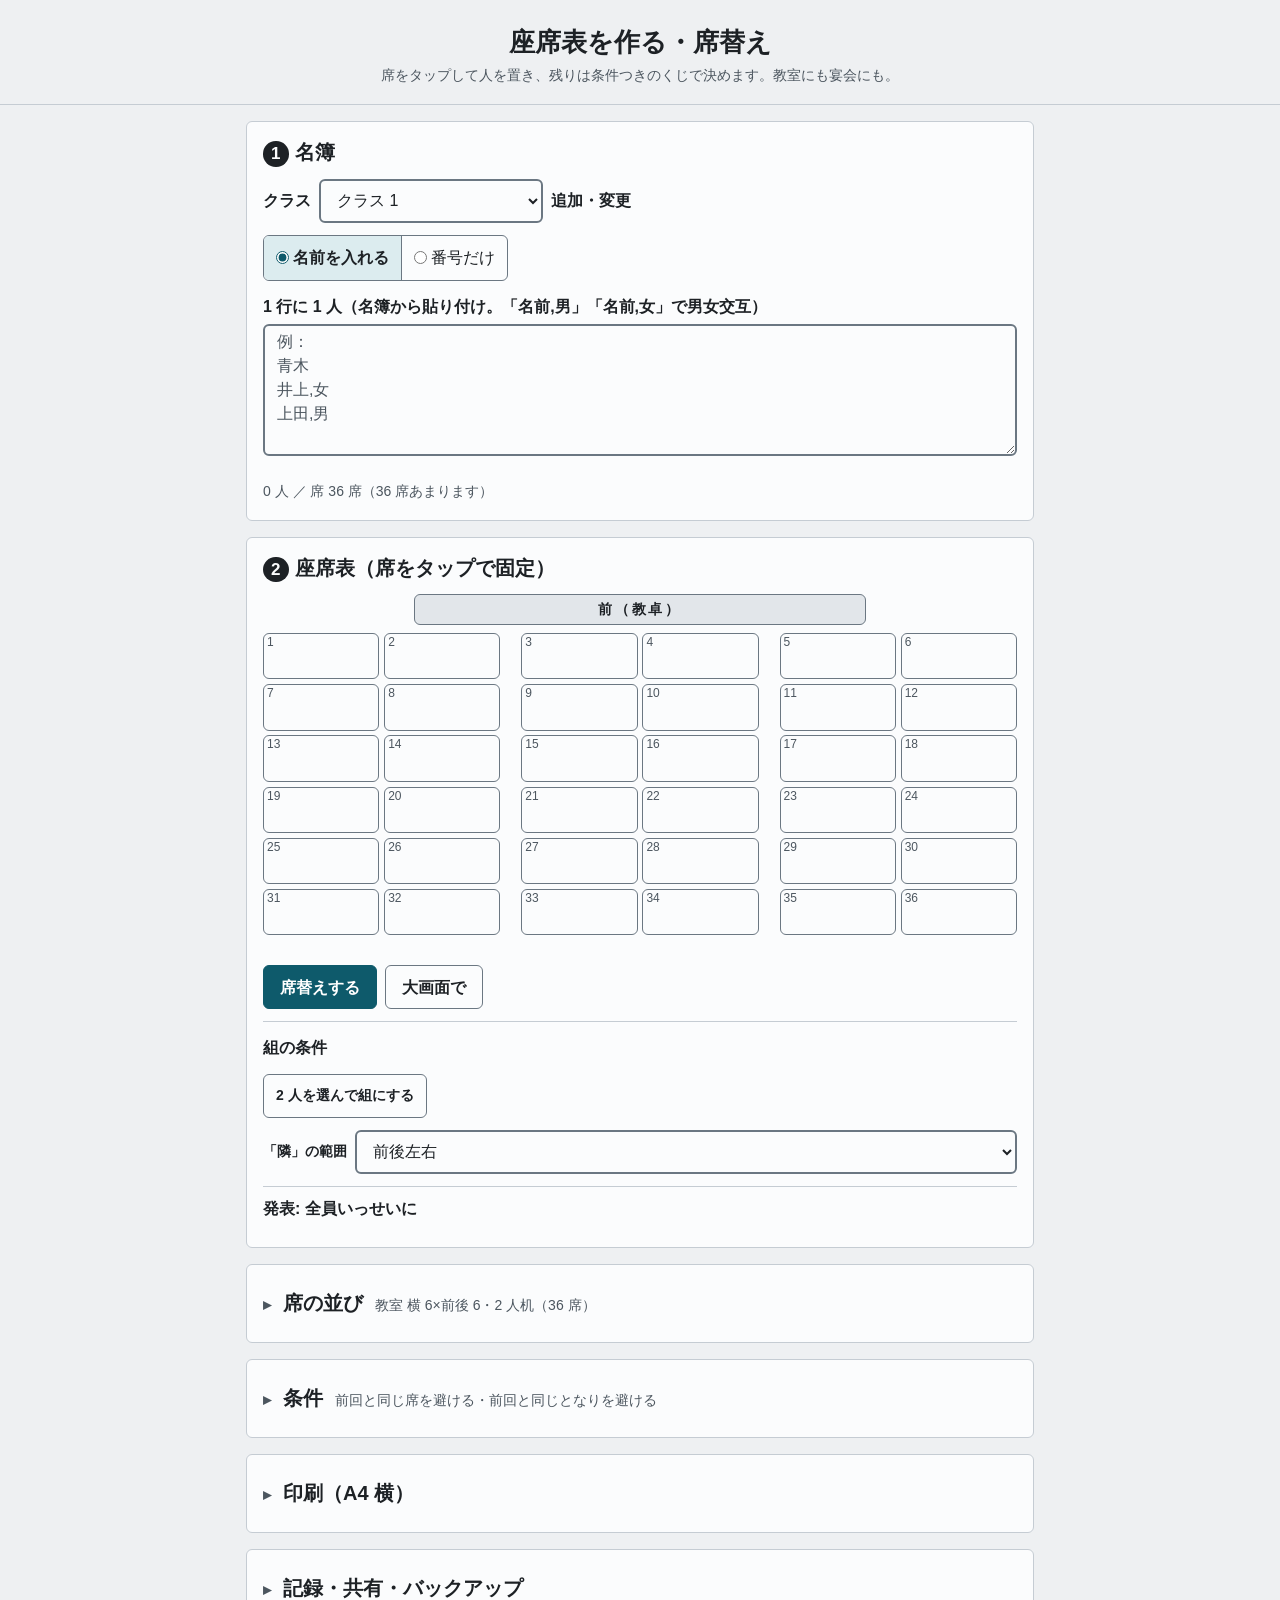
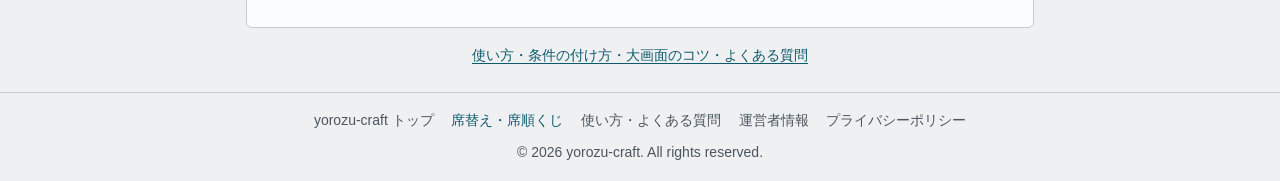
==== commit 582af809: "K192 段 3 の 2: 席替えを v2 の皮に載せ替え（v1 の持ち込みを消し、色・字・角・影をトークンに、.btn-big/.btn-sub を .btn-primary/.btn に） yor" ====
--- a/index.html
+++ b/index.html
@@ -18,8 +18,8 @@
   <meta property="og:image:width" content="1200">
   <meta property="og:image:height" content="630">
   <meta name="twitter:card" content="summary_large_image">
-  <meta name="theme-color" content="#8b4513" media="(prefers-color-scheme: light)">
-  <meta name="theme-color" content="#1c1814" media="(prefers-color-scheme: dark)">
+  <meta name="theme-color" content="#eef0f2" media="(prefers-color-scheme: light)">
+  <meta name="theme-color" content="#15191d" media="(prefers-color-scheme: dark)">
 
   <script type="application/ld+json">
   {
@@ -58,7 +58,7 @@
       <p id="shared-msg"></p>
       <p class="btn-row">
         <button type="button" id="shared-save" class="btn">この端末に保存する</button>
-        <a class="btn btn-sub" href="./">自分の席替えを新しく作る</a>
+        <a class="btn" href="./">自分の席替えを新しく作る</a>
       </p>
     </div>
 
@@ -70,9 +70,9 @@
         <details class="mini">
           <summary>追加・変更</summary>
           <p class="btn-row">
-            <button type="button" id="group-new" class="btn btn-sub btn-s">新しく作る</button>
-            <button type="button" id="group-rename" class="btn btn-sub btn-s">名前を変える</button>
-            <button type="button" id="group-delete" class="btn btn-sub btn-s">削除</button>
+            <button type="button" id="group-new" class="btn btn-s">新しく作る</button>
+            <button type="button" id="group-rename" class="btn btn-s">名前を変える</button>
+            <button type="button" id="group-delete" class="btn btn-s">削除</button>
           </p>
           <p class="hint">クラスや会ごとに、席の並び・名簿・条件・これまでの席を分けて保存します。</p>
         </details>
@@ -102,12 +102,12 @@
       <p id="board-msg" class="board-msg" aria-live="polite"></p>
       <p class="btn-row" id="reveal-ctrl" hidden>
         <button type="button" id="reveal-next" class="btn">次の人</button>
-        <button type="button" id="reveal-all" class="btn btn-sub">全部出す</button>
+        <button type="button" id="reveal-all" class="btn">全部出す</button>
         <span id="reveal-count" class="small"></span>
       </p>
       <p class="btn-row run-row">
-        <button type="button" id="run" class="btn btn-big">席替えする</button>
-        <button type="button" id="run-stage" class="btn btn-big btn-sub">大画面で</button>
+        <button type="button" id="run" class="btn btn-primary">席替えする</button>
+        <button type="button" id="run-stage" class="btn">大画面で</button>
       </p>
       <div id="status" class="status" aria-live="polite"></div>
 
@@ -116,10 +116,10 @@
         <ul id="notes" class="notes"></ul>
         <p class="btn-row" id="result-actions">
           <button type="button" id="decide" class="btn">この席で決定（記録する）</button>
-          <button type="button" id="swap" class="btn btn-sub" aria-pressed="false">2 人を入れ替える</button>
-          <button type="button" id="show-stage" class="btn btn-sub">大画面で見せる</button>
-          <button type="button" id="print" class="btn btn-sub">座席表を印刷</button>
-          <button type="button" id="pins-clear" class="btn btn-sub">固定をすべて外す</button>
+          <button type="button" id="swap" class="btn" aria-pressed="false">2 人を入れ替える</button>
+          <button type="button" id="show-stage" class="btn">大画面で見せる</button>
+          <button type="button" id="print" class="btn">座席表を印刷</button>
+          <button type="button" id="pins-clear" class="btn">固定をすべて外す</button>
         </p>
         <p id="decide-msg" class="small" aria-live="polite"></p>
         <p class="small"><a href="../print-help.html">スマホで印刷するには →</a></p>
@@ -130,7 +130,7 @@
         <h3 class="sub" id="h-pairs">組の条件 <span class="badge" id="n-pairs"></span></h3>
         <ul id="pair-list" class="pair-list" aria-labelledby="h-pairs"></ul>
         <p class="btn-row">
-          <button type="button" id="pair-add" class="btn btn-sub btn-s">2 人を選んで組にする</button>
+          <button type="button" id="pair-add" class="btn btn-s">2 人を選んで組にする</button>
         </p>
         <div class="field inline-field scope-row">
           <label for="ng-scope">「隣」の範囲</label>
@@ -189,7 +189,7 @@
 
       <div id="party-panel" hidden>
         <ul id="tables" class="table-list"></ul>
-        <p><button type="button" id="table-add" class="btn btn-sub">テーブルを足す</button></p>
+        <p><button type="button" id="table-add" class="btn">テーブルを足す</button></p>
         <p class="hint">1 つのテーブルは向かい合わせの 2 列です（奥の列に半分、手前に残り）。</p>
       </div>
       <p id="seat-count" class="small"></p>
@@ -206,7 +206,7 @@
         <h3 class="sub">前の席・後ろの席にしたい人 <span class="badge" id="n-zone"></span></h3>
         <p class="hint">目の見え方・聞こえ方や、背の高さなどに。「前から 2」なら、前から 2 番目の並びまでのどこかになります。</p>
         <ul id="zone-list" class="rows"></ul>
-        <p><button type="button" id="zone-add" class="btn btn-sub">指定を足す</button></p>
+        <p><button type="button" id="zone-add" class="btn">指定を足す</button></p>
       </div>
       <p class="hint">特定の席に決めたい人は、座席表でその席をタップして置きます。隣にしない・隣にしたい 2 人は「組の条件」で。</p>
     </details>
@@ -240,7 +240,7 @@
       <label class="check"><input type="checkbox" id="share-names"> 名簿（名前）と条件・決まった席も入れる</label>
       <p class="hint">入れないときは、席の並びとくじ番号だけです。名前を入れると、リンクを受け取った人が名前を読めます。</p>
       <p class="btn-row">
-        <button type="button" id="share" class="btn btn-sub">共有リンクをコピー</button>
+        <button type="button" id="share" class="btn">共有リンクをコピー</button>
       </p>
       <p id="share-msg" class="small" aria-live="polite"></p>
       <input type="text" id="share-url" class="share-url" readonly hidden aria-label="共有リンク">
@@ -248,9 +248,9 @@
       <p class="hint">名簿・条件・記録はこの端末のブラウザ（localStorage、キー sekigae_ で始まるもの）にだけ保存され、外部には送信されません。書き出し・読み込み・消去はこの画面のボタンから。</p>
       <p class="btn-row">
         <!-- 保存内容のファイルへの書き出し・読み込み（README「ツールを追加するとき」20） -->
-        <button type="button" id="backup-export" class="btn btn-sub">ファイルに書き出す</button>
-        <button type="button" id="backup-import" class="btn btn-sub">ファイルから読み込む</button>
-        <button type="button" class="btn btn-sub" data-reset-storage="sekigae_">保存した内容をすべて消す（初期状態に戻す）</button>
+        <button type="button" id="backup-export" class="btn">ファイルに書き出す</button>
+        <button type="button" id="backup-import" class="btn">ファイルから読み込む</button>
+        <button type="button" class="btn" data-reset-storage="sekigae_">保存した内容をすべて消す（初期状態に戻す）</button>
       </p>
       <input type="file" id="backup-file" accept=".json,application/json" hidden>
       <p id="backup-msg" class="small" aria-live="polite"></p>
@@ -281,9 +281,9 @@
       <span class="stage-btns">
         <button type="button" id="stage-run" class="btn">席替えする</button>
         <button type="button" id="stage-next" class="btn">次の人</button>
-        <button type="button" id="stage-all" class="btn btn-sub">全部出す</button>
-        <button type="button" id="stage-sound" class="btn btn-sub" aria-pressed="false"></button>
-        <button type="button" id="stage-close" class="btn btn-sub">閉じる</button>
+        <button type="button" id="stage-all" class="btn">全部出す</button>
+        <button type="button" id="stage-sound" class="btn" aria-pressed="false"></button>
+        <button type="button" id="stage-close" class="btn">閉じる</button>
       </span>
     </div>
     <div id="stage-grid" class="seat-grid big"></div>
@@ -295,15 +295,15 @@
     <p class="dlg-title" id="seat-dlg-title"></p>
     <p id="seat-dlg-now" class="small"></p>
     <p class="btn-row" id="seat-dlg-acts">
-      <button type="button" id="seat-pin" class="btn btn-sub btn-s"></button>
-      <button type="button" id="seat-swap" class="btn btn-sub btn-s">入れ替える</button>
-      <button type="button" id="seat-clear" class="btn btn-sub btn-s">席を空ける</button>
-      <button type="button" id="seat-pair" class="btn btn-sub btn-s">組の条件</button>
+      <button type="button" id="seat-pin" class="btn btn-s"></button>
+      <button type="button" id="seat-swap" class="btn btn-s">入れ替える</button>
+      <button type="button" id="seat-clear" class="btn btn-s">席を空ける</button>
+      <button type="button" id="seat-pair" class="btn btn-s">組の条件</button>
     </p>
     <label for="seat-q" class="dlg-label">この席に置く人</label>
     <input type="search" id="seat-q" class="pick-q" placeholder="名前で探す" autocomplete="off" aria-controls="seat-list">
     <div id="seat-list" class="pick-list" role="listbox" tabindex="0" aria-label="この席に置く人"></div>
-    <p class="btn-row dlg-foot"><button type="button" id="seat-dlg-close" class="btn btn-sub">閉じる</button></p>
+    <p class="btn-row dlg-foot"><button type="button" id="seat-dlg-close" class="btn">閉じる</button></p>
   </dialog>
 
   <!-- 組の条件: 2 人を選んで「隣にしない」「隣にしたい」 -->
@@ -316,7 +316,7 @@
     <p class="btn-row dlg-foot">
       <button type="button" id="pair-ng" class="btn" disabled>隣にしない</button>
       <button type="button" id="pair-want" class="btn" disabled>隣にしたい</button>
-      <button type="button" id="pair-dlg-close" class="btn btn-sub">閉じる</button>
+      <button type="button" id="pair-dlg-close" class="btn">閉じる</button>
     </p>
   </dialog>
 
--- a/style.css
+++ b/style.css
@@ -1,277 +1,208 @@
 /* ===========================
-   席替え・席順くじ — yorozu-craft 共通の和紙風の配色
-   色はトークン（--bg / --card / --text / --muted / --accent / --border）だけを使う。
+   席替え・席順くじ — yorozu-common v2 の皮（B「静かな道具」、yorozu-plans DESIGN.md）に載せ替え（K192 段 3 の 2）
+   色・字・角・線は皮のトークン（--bg / --card / --text / --muted / --accent / --border など）だけを使う。ここに書くのは配置とこの道具だけの部品（席・机・大画面・印刷）
    ダークモードは端末の設定に自動で合わせる（prefers-color-scheme。手動切替は付けない）
    =========================== */
-/* yorozu-common:begin v1 — サイト共通の部品とトークン。正本は youheioonuki.github.io の tools/common/yorozu-common.css。
-   この begin〜end の間は手で直さない（tools/sync-common.mjs で全ツールに配る。ツール固有の上書きは end の後に書く）。
-   出どころ（2026-10-03 確認。yorozu-plans 企画書 59）:
-   - デジタル庁デザインシステム https://design.digital.go.jp/dads/ のコンテンツを加工して作成
-     （フォーカスの輪・リンクの下線・字の大きさの下限・行間・入力欄のエラー表示）。
-     トークンの値は @digital-go-jp/design-tokens 2.0.1（MIT, (c) 2023 デジタル庁）から
-   - GOV.UK Frontend 6.5.1（MIT, (c) Crown copyright）の考え方: visually-hidden、エラーの文の前に読み上げ用の語
-   - 色は和紙風のまま（値は 2026-09-23 からの共通の値）。Web フォントは読まない（ROADMAP 3.3・D2） */
-:root {
-  color-scheme: light dark;
-  --bg: #f0ebe0;
-  --bg-2: #e6dfd0;
-  --card: #faf6ee;
-  --text: #3a3025;
-  --muted: #6e604f;          /* 本文の補足。--bg の上で 5.1:1 */
-  --accent: #8b4513;
-  --accent-soft: #f3e6d8;
-  --border: #cfc0a0;         /* 飾りの線（区切り）だけ。操作できる物の枠には --input-border */
-  --input-border: #857561;   /* 入力欄の枠。WCAG 1.4.11 の 3:1（--bg で 3.7:1）。DADS の入力欄は gray-600 の 1px */
-  --shadow: rgba(58, 48, 37, 0.12);
-  --error: #ce0000;          /* DADS red-900（semantic error-2） */
-  --ok: #197a4b;             /* DADS green-800（semantic success-2） */
-  --focus: #ffd43d;          /* DADS yellow-300 */
-  --focus-ring: #000;        /* DADS: 黒 4px の輪＋黄 2px */
-  --font-ui: "Noto Sans JP", "Noto Sans CJK JP", "Hiragino Sans", "Hiragino Kaku Gothic ProN", Meiryo, sans-serif;
-  /* 字の大きさ（DADS: 本文と操作は 16px 以上、補足は 14px まで、14px 未満は使わない） */
-  --fs-s: 0.875rem;
-  --fs-m: 1rem;
-  --fs-l: 1.25rem;           /* 見出し（隣の段との比 1.25 以上: impeccable typeset） */
-  --fs-xl: 1.625rem;         /* ページの題 */
-  --lh-body: 1.7;            /* DADS の本文の行間 170% */
-  --lh-tight: 1.4;           /* 見出し */
-  /* 余白（4px を基準。DADS の spacing） */
-  --sp-1: 0.25rem;
-  --sp-2: 0.5rem;
-  --sp-3: 0.75rem;
-  --sp-4: 1rem;
-  --sp-6: 1.5rem;
-  --sp-8: 2rem;
-  --radius: 8px;
-  --tap: 44px;               /* 押せる物の高さの下限（DADS・SCREEN 5 章） */
-}
-@media (prefers-color-scheme: dark) {
-  :root {
-    --bg: #1c1814;
-    --bg-2: #25201a;
-    --card: #2b251e;
-    --text: #ece4d6;
-    --muted: #b9ab96;
-    --accent: #e0a066;
-    --accent-soft: #3a2e22;
-    --border: #4a3f33;
-    --input-border: #8c7d68;
-    --shadow: rgba(0, 0, 0, 0.4);
-    --error: #ff8a7a;
-    --ok: #6fcf97;
-    --focus-ring: #ffd43d;   /* 暗い地では黄の輪＋黒の縁 */
-    --focus: #000;
-  }
-}
+/* yorozu-common:begin v2 — サイト共通の土台と皮。正本は youheioonuki.github.io の tools/common/v2/base.css と skin.css（yorozu-plans DESIGN.md）。
+   この begin〜end の間は手で直さない（tools/sync-common.mjs で全ツールに配る。ツール固有の上書きは end の後に書く） */
+/* yorozu-common v2 土台の層（yorozu-plans ROADMAP 7.98 D369、DESIGN.md）。すべてのページ（見せる・遊ぶ・世界を持つページも）に当てる。
+   見た目（色・字・面）は持たない: リセット、押せる高さ、フォーカスの輪、入力の字の大きさ、読み上げの隠し字、動きを減らす設定、印刷で広告を出さない。
+   色の値は各ページか共通の皮（skin.css）が --focus-ring・--focus・--muted・--error を決める。無ければ下の既定
+   出どころ（v1 から引き継ぎ。2026-10-03 確認、yorozu-plans 企画書 59）: デジタル庁デザインシステム https://design.digital.go.jp/dads/ のコンテンツを加工して作成
+   （フォーカスの輪・字の大きさの下限・入力欄のエラー表示。値は @digital-go-jp/design-tokens 2.0.1、MIT, (c) 2023 デジタル庁）。
+   GOV.UK Frontend 6.5.1（MIT, (c) Crown copyright）の考え方: visually-hidden、エラーの文の前に読み上げ用の語 */
+:root { --tap: 44px; --sp-1: 0.25rem; --sp-2: 0.5rem; --sp-3: 0.75rem; --sp-4: 1rem; --sp-6: 1.5rem; --sp-8: 2rem; --fs-s: 0.875rem; --fs-m: 1rem; --fs-l: 1.25rem; --fs-xl: 1.625rem; }
 *, *::before, *::after { box-sizing: border-box; margin: 0; padding: 0; }
 [hidden] { display: none !important; }
 html { -webkit-text-size-adjust: 100%; text-size-adjust: 100%; }
-body { font-family: var(--font-ui); background: var(--bg); color: var(--text); line-height: var(--lh-body); }
-/* リンクは色と下線の両方（DADS リンクテキスト）。ホバーで下線を太く */
-a { color: var(--accent); text-decoration-thickness: 1px; text-underline-offset: 3px; }
-@media (hover: hover) { a:hover { text-decoration-thickness: 3px; } }
-/* フォーカスの輪（DADS）。:where で詳しさを 0 にして、ツールの規則で上書きできるようにする */
 :where(a, button, input, select, textarea, summary, [tabindex]):focus-visible {
-  outline: 4px solid var(--focus-ring); outline-offset: 2px; box-shadow: 0 0 0 2px var(--focus);
-}
+  outline: 4px solid var(--focus-ring, #000); outline-offset: 2px; box-shadow: 0 0 0 2px var(--focus, #ffd43d);
+}
+@media (forced-colors: active) { :where(a, button, input, select, textarea, summary):focus-visible { outline-color: Highlight; } }
 :where(input, select, textarea, button) { font: inherit; color: inherit; }
-/* 入力欄の例（placeholder）も 4.5:1。ブラウザ既定の灰色は和紙の地で 4.3:1 */
-:where(input, textarea)::placeholder { color: var(--muted); opacity: 1; }
-/* 入力欄の字は 16px 以上（iPhone で拡大されない・DADS） */
 :where(input:not([type="checkbox"]):not([type="radio"]):not([type="range"]), select, textarea) { font-size: max(1rem, 16px); }
-/* エラー（DADS: 枠を赤に、文の頭に「＊」。GOV.UK: 読み上げには「エラー:」を先に）。
-   使い方: <p class="field-error" id="x-err"><span class="visually-hidden">エラー:</span>＊ 0 以上の数を入れてください</p> と aria-describedby */
-[aria-invalid="true"] { border-color: var(--error) !important; }
-.field-error { color: var(--error); font-weight: 700; margin-top: var(--sp-1); }
-/* 画面には出さず、読み上げだけ（GOV.UK govuk-visually-hidden） */
+:where(button, summary, [role="button"]) { min-height: var(--tap); }
+[aria-invalid="true"] { border-color: var(--error, #ce0000) !important; }
+.field-error { color: var(--error, #ce0000); font-weight: 700; margin-top: var(--sp-1); }
 .visually-hidden {
   position: absolute !important; width: 1px !important; height: 1px !important; margin: 0 !important; padding: 0 !important;
   overflow: hidden !important; clip-path: inset(50%) !important; white-space: nowrap !important; border: 0 !important;
 }
-@media (forced-colors: active) { :where(a, button, input, select, textarea, summary):focus-visible { outline-color: Highlight; } }
-/* 読む行の長さ: 1 行 40 字前後まで（REVIEW C9 line-length）。画面の幅いっぱいに伸びる見出し帯の説明文に */
-.app-header > p { max-width: 40em; margin-left: auto; margin-right: auto; }
-/* 印刷では広告を出さない（SCREEN 4 章。全ツール共通） */
+@media (prefers-reduced-motion: reduce) { *, *::before, *::after { animation-duration: 0.01ms !important; animation-iteration-count: 1 !important; transition-duration: 0.01ms !important; scroll-behavior: auto !important; } }
 @media print { ins.adsbygoogle, .google-auto-placed, iframe[id^="aswift"], iframe[id^="google_ads"] { display: none !important; } }
+/* yorozu-common v2 共通の皮（B「静かな道具」。yorozu-plans ROADMAP 7.94〜7.99 D364・D366・D369、正典は DESIGN.md）。
+   当てるのは計算・制度・道具・読み物・案内（docs/content-classes.csv の「皮」が「共通」）。base.css の後、ページ自身の CSS の前に読む（ページが上書きできる）。
+   土台だけのページは <html data-skin="base">（CSV の「皮」から機械で付ける）で、この皮はすべて外れる。同じ CSS を共通と土台のページが使っていても出し分けられる。
+   どの規則も :where() で詳細度を上げない（トークンは 0、要素の規則は要素 1 つ分のまま）。影・装飾・2 色以上の強調・端末依存の明朝は使わない */
+:where(html:not([data-skin="base"])) {
+  color-scheme: light dark;
+  --bg: #eef0f2; --bg-2: #e2e6ea; --card: #fbfcfd; --text: #1d2125; --muted: #4c565f;
+  --accent: #0e5a6b; --accent-soft: #dcecef; --on-accent: #ffffff;
+  --border: #c5ccd3; --input-border: #6b7782;
+  --error: #ce0000; --ok: #197a4b; --focus: #ffd43d; --focus-ring: #000;
+  --font-ui: "Noto Sans JP", "Noto Sans CJK JP", "Hiragino Sans", "Hiragino Kaku Gothic ProN", Meiryo, sans-serif;
+  --lh-body: 1.7; --lh-tight: 1.4; --radius: 6px; --line-input: 2px;
+}
+@media (prefers-color-scheme: dark) {
+  :where(html:not([data-skin="base"])) {
+    --bg: #15191d; --bg-2: #1c2227; --card: #1a1f24; --text: #e8ecef; --muted: #a8b3bc;
+    --accent: #6fc3d4; --accent-soft: #14323a; --on-accent: #0b1a1e;
+    --border: #2f373e; --input-border: #7a8792; --error: #ff8a7a; --ok: #6fcf97; --focus: #000; --focus-ring: #ffd43d;
+  }
+}
+:where(html:not([data-skin="base"])) body { font-family: var(--font-ui); background: var(--bg); color: var(--text); line-height: var(--lh-body); font-variant-numeric: tabular-nums; }
+:where(html:not([data-skin="base"])) h1 { font-size: var(--fs-xl); font-weight: 800; line-height: var(--lh-tight); }
+:where(html:not([data-skin="base"])) h2 { font-size: var(--fs-l); font-weight: 800; line-height: var(--lh-tight); }
+:where(html:not([data-skin="base"])) h3 { font-size: var(--fs-m); font-weight: 800; }
+:where(html:not([data-skin="base"])) a { color: var(--accent); text-decoration-thickness: 1px; text-underline-offset: 3px; }
+@media (hover: hover) { :where(html:not([data-skin="base"])) a:hover { text-decoration-thickness: 3px; } }
+:where(html:not([data-skin="base"])) :where(input, textarea)::placeholder { color: var(--muted); opacity: 1; }
+/* 部品: 入力の箱 */
+:where(html:not([data-skin="base"])) :where(input:not([type="checkbox"]):not([type="radio"]):not([type="range"]), select, textarea) { border: var(--line-input) solid var(--input-border); border-radius: var(--radius); background: var(--card); min-height: var(--tap); padding: var(--sp-1) var(--sp-3); }
+:where(html:not([data-skin="base"])) :where(input, select, textarea):focus { border-color: var(--text); }
+/* 部品: ボタン（主は塗り、副は線） */
+:where(html:not([data-skin="base"])) :where(button, .btn) { border: 1px solid var(--input-border); border-radius: var(--radius); background: var(--card); color: var(--text); font-weight: 700; padding: 0 var(--sp-4); cursor: pointer; }
+:where(html:not([data-skin="base"])) :where(button[type="submit"], .btn-primary) { background: var(--accent); border-color: var(--accent); color: var(--on-accent); }
+/* 部品: チップ・面・折りたたみ（開閉の印 ▶ を残すため list-item のまま、高さは上下の余白と土台の min-height で）・結果の数字・注意の帯・固定バー */
+:where(html:not([data-skin="base"])) :where(.chip) { display: inline-flex; align-items: center; min-height: var(--tap); padding: 0 var(--sp-3); border: 1px solid var(--input-border); border-radius: var(--radius); color: var(--text); text-decoration: none; font-weight: 700; }
+:where(html:not([data-skin="base"])) :where(.card) { background: var(--card); border: 1px solid var(--border); border-radius: var(--radius); padding: var(--sp-4); }
+:where(html:not([data-skin="base"])) :where(details) > summary { padding-block: var(--sp-2); cursor: pointer; font-weight: 700; }
+:where(html:not([data-skin="base"])) :where(.result-num, .money, output) { font-size: var(--fs-xl); font-weight: 800; }
+:where(html:not([data-skin="base"])) :where(.notice, [data-keep]) { border-left: 4px solid var(--text); background: var(--bg-2); padding: var(--sp-2) var(--sp-3); }
+:where(html:not([data-skin="base"])) :where(.fixed-bar) { position: sticky; bottom: 0; background: var(--card); border-top: 1px solid var(--border); padding: var(--sp-2) var(--sp-4); }
 /* yorozu-common:end */
 
 :root {
-  /* 席の枠線。席の地（--seat・--seat-hidden）とまわりの地（--bg・--bg-2・--card）のどれとも対比 3:1 以上（WCAG 1.4.11、企画書 59 の 8 章 3）
-     ライト: 入力欄の枠と同じ値（最小 3.36:1）。ダーク: 隠した席の地との対比のため入力欄より明るく（最小 3.44:1） */
+  /* 席の地と枠線（K192 段 3 の 2 で v2 のトークンに載せ替え）。枠線は席の地（--seat・--seat-hidden）とまわりの地（--bg・--bg-2・--card）のどれとも対比 3:1 以上（WCAG 1.4.11、企画書 59 の 8 章 3）
+     明るい: 入力の枠 #6b7782 が面に 4.46・地に 4.01・隠した席に 3.65。暗い: #7a8792 が面に 4.51・地に 4.80・隠した席に 3.79 */
   --seat-border: var(--input-border);
-  --danger: #a3302a;
-  --seat: #fffdf8;
-  --seat-hidden: #efe2cf;
+  --seat: var(--card);
+  --seat-hidden: var(--bg-2);
 }
 
 @media (prefers-color-scheme: dark) {
   :root {
-    --seat-border: #9a8a73;
-    --danger: #f08a80;
-    --seat: #332c24;
-    --seat-hidden: #43372a;
+    --seat-hidden: #262d33; /* 暗い表示の --bg-2 は面と近すぎるので 1 段明るく。補足の字 6.54・本文 11.74 */
   }
 }
 
 /* ヘッダー */
 .app-header {
   text-align: center;
-  padding: 1.4rem 1rem 1.1rem;
-  background: var(--bg-2);
-  border-bottom: 2px solid var(--border);
-}
-.app-header h1 { font-size: 1.45rem; color: var(--accent); line-height: 1.4; }
-.app-header .subtitle { font-size: 0.88rem; color: var(--muted); margin-top: 0.3rem; }
+  padding: var(--sp-6) var(--sp-4) var(--sp-4);
+  border-bottom: 1px solid var(--border);
+}
+.app-header .subtitle { font-size: var(--fs-s); color: var(--muted); margin-top: var(--sp-1); }
+.app-header > p { max-width: 40em; margin-left: auto; margin-right: auto; }
 
 /* レイアウト */
-.app-main { max-width: 820px; margin: 0 auto; padding: 1rem; }
-.card {
-  background: var(--card);
-  border: 1px solid var(--border);
-  border-radius: 8px;
-  padding: 1.2rem;
-  margin-bottom: 1rem;
-  box-shadow: 0 2px 8px var(--shadow);
-}
-.card h2 {
-  font-size: 1.02rem;
-  color: var(--accent);
-  border-bottom: 1px solid var(--border);
-  padding-bottom: 0.4rem;
-  margin-bottom: 0.9rem;
-}
+.app-main { max-width: 820px; margin: 0 auto; padding: var(--sp-4); }
+.card { margin-bottom: var(--sp-4); }
+.card h2 { margin-bottom: var(--sp-3); }
 
 /* 入力 */
-.field { margin-bottom: 1rem; }
-.field label { display: block; font-weight: 600; font-size: 0.95rem; margin-bottom: 0.25rem; }
-.field .hint { font-size: var(--fs-s); color: var(--muted); margin-bottom: 0.4rem; }
+.field { margin-bottom: var(--sp-4); }
+.field label { display: block; font-weight: 700; margin-bottom: var(--sp-1); }
+.field .hint { font-size: var(--fs-s); color: var(--muted); margin-bottom: var(--sp-2); }
 .field input[type="number"], .field input[type="text"], .field select, .rows select, .table-row input, .table-row select, .inline-field select {
   width: 100%;
   max-width: 16rem;
-  padding: 0.45rem 0.5rem;
-  font-size: 1rem;
-  border: 1px solid var(--input-border);
-  border-radius: 6px;
-  background: var(--card);
-  color: var(--text);
-}
-
-.btn {
-  display: inline-block;
-  padding: 0.5rem 1.1rem;
-  border: none;
-  border-radius: 6px;
-  background: var(--accent);
-  color: var(--card);
-  font-size: 0.95rem;
-  font-weight: 600;
-  cursor: pointer;
-}
+}
+
+/* ボタン（主は .btn-primary、ほかは .btn。色と線は皮が持つ） */
+.btn { display: inline-flex; align-items: center; justify-content: center; min-height: var(--tap); text-decoration: none; }
+a.btn-primary { color: var(--on-accent); }
 
 /* 読みもの（guide.html） */
-.content h3 { font-size: 0.95rem; margin: 1rem 0 0.3rem; }
-.content p, .content li { font-size: 0.9rem; }
-.content p + p { margin-top: 0.5rem; }
-.content ul, .content ol { padding-left: 1.3rem; margin: 0.3rem 0; }
-.faq dt { font-weight: 600; margin-top: 0.9rem; font-size: 0.92rem; }
-.faq dt::before { content: 'Q. '; color: var(--accent); }
-.faq dd { font-size: 0.88rem; color: var(--muted); padding: 0.2rem 0 0.5rem 1.2rem; border-bottom: 1px solid var(--border); }
-.info-list { display: grid; grid-template-columns: max-content 1fr; gap: 0.4rem 1.2rem; font-size: 0.9rem; }
-.info-list dt { font-weight: 600; }
+.content h3 { margin: var(--sp-4) 0 var(--sp-1); }
+.content p + p { margin-top: var(--sp-2); }
+.content ul, .content ol { padding-left: 1.3rem; margin: var(--sp-1) 0; }
+.faq dt { font-weight: 700; margin-top: var(--sp-4); }
+.faq dt::before { content: 'Q. '; }
+.faq dd { color: var(--muted); padding: var(--sp-1) 0 var(--sp-2) 1.2rem; border-bottom: 1px solid var(--border); }
+.info-list { display: grid; grid-template-columns: max-content 1fr; gap: var(--sp-2) 1.2rem; }
+.info-list dt { font-weight: 700; }
 .info-list dd { color: var(--muted); }
-.small { font-size: var(--fs-s); color: var(--muted); margin-top: 0.4rem; }
+.small { font-size: var(--fs-s); color: var(--muted); margin-top: var(--sp-2); }
 
 /* フッター */
 .app-footer {
   text-align: center;
-  padding: 1rem;
+  padding: var(--sp-4);
   font-size: var(--fs-s);
   color: var(--muted);
   border-top: 1px solid var(--border);
-  margin-top: 0.5rem;
-}
-.footer-nav ul { list-style: none; display: flex; justify-content: center; flex-wrap: wrap; gap: 0.4rem 1.1rem; margin-bottom: 0.6rem; }
+  margin-top: var(--sp-2);
+}
+.footer-nav ul { list-style: none; display: flex; justify-content: center; flex-wrap: wrap; gap: var(--sp-2) 1.1rem; margin-bottom: var(--sp-2); }
 .footer-nav a { color: var(--muted); text-decoration: none; }
 .footer-nav a:hover, .footer-nav a[aria-current="page"] { color: var(--accent); }
-
-@media (max-width: 480px) {
-  .app-header h1 { font-size: 1.2rem; }
-}
 
 /* ===========================
    席替え・席順くじ
    =========================== */
 .sr-only { position: absolute; width: 1px; height: 1px; overflow: hidden; clip: rect(0 0 0 0); white-space: nowrap; }
 .center { text-align: center; }
-.hint { font-size: 0.8rem; color: var(--muted); margin: 0.3rem 0; }
+.hint { font-size: var(--fs-s); color: var(--muted); margin: var(--sp-1) 0; }
 .step {
   display: inline-block; min-width: 1.5em; height: 1.5em; line-height: 1.5em; margin-right: 0.4em;
-  border-radius: 50%; background: var(--accent); color: var(--card); text-align: center; font-size: 0.85em;
-}
-h3.sub { font-size: 0.92rem; margin: 1rem 0 0.3rem; }
+  border-radius: 50%; background: var(--text); color: var(--card); text-align: center; font-size: 0.85em;
+}
+h3.sub { margin: var(--sp-4) 0 var(--sp-1); }
 h3.sub:first-of-type { margin-top: 0; }
 
-.inline-field { display: flex; flex-wrap: wrap; gap: 0.5rem; align-items: center; }
+.inline-field { display: flex; flex-wrap: wrap; gap: var(--sp-2); align-items: center; }
 .inline-field select { max-width: 100%; flex: 1 1 10rem; }
-.grid-fields { display: grid; grid-template-columns: repeat(auto-fit, minmax(11rem, 1fr)); gap: 0 1rem; align-items: end; }
+.grid-fields { display: grid; grid-template-columns: repeat(auto-fit, minmax(11rem, 1fr)); gap: 0 var(--sp-4); align-items: end; }
 .grid-fields .field select, .grid-fields .field input[type="text"] { max-width: none; }
-.check { display: flex; gap: 0.5rem; align-items: flex-start; font-size: 0.92rem; margin: 0.35rem 0; cursor: pointer; }
+.check { display: flex; gap: var(--sp-2); align-items: flex-start; margin: var(--sp-1) 0; cursor: pointer; }
 .check input { margin-top: 0.35em; width: 1.05rem; height: 1.05rem; flex: none; accent-color: var(--accent); }
 
-.seg { display: inline-flex; flex-wrap: wrap; border: 1px solid var(--border); border-radius: 8px; overflow: hidden; margin-bottom: 0.9rem; }
-.seg label { display: flex; align-items: center; gap: 0.35rem; padding: 0.45rem 0.9rem; cursor: pointer; font-size: 0.92rem; }
-.seg label + label { border-left: 1px solid var(--border); }
-.seg label:has(input:checked) { background: var(--accent-soft); color: var(--accent); font-weight: 700; }
+.seg { display: inline-flex; flex-wrap: wrap; border: 1px solid var(--input-border); border-radius: var(--radius); overflow: hidden; margin-bottom: var(--sp-3); }
+.seg label { display: flex; align-items: center; gap: var(--sp-1); min-height: var(--tap); padding: 0 var(--sp-3); cursor: pointer; }
+.seg label + label { border-left: 1px solid var(--input-border); }
+.seg label:has(input:checked) { background: var(--accent-soft); font-weight: 700; }
 .seg input { accent-color: var(--accent); }
 
-textarea {
-  width: 100%; padding: 0.5rem; font: inherit; font-size: 1rem; line-height: 1.5;
-  border: 1px solid var(--input-border); border-radius: 6px; background: var(--card); color: var(--text); resize: vertical;
-}
+textarea { width: 100%; line-height: 1.5; color: var(--text); resize: vertical; }
 .field input[type="number"] { max-width: 8rem; }
 
-.btn-row { display: flex; flex-wrap: wrap; gap: 0.5rem; align-items: center; margin: 0.6rem 0; }
-.btn { text-decoration: none; min-height: 2.5rem; }
+.btn-row { display: flex; flex-wrap: wrap; gap: var(--sp-2); align-items: center; margin: var(--sp-3) 0; }
 .btn:disabled { opacity: 0.45; cursor: default; }
-.btn-sub { background: transparent; color: var(--accent); border: 1px solid var(--accent); }
-.btn-big { font-size: 1.1rem; padding: 0.75rem 1.6rem; }
-.btn-s { font-size: 0.8rem; padding: 0.2rem 0.6rem; min-height: 2rem; }
-.btn-x { padding: 0.2rem 0.6rem; min-width: 2.5rem; }
-
-.status { margin: 0.4rem 0; font-size: 0.92rem; }
-.status.error { border-left: 4px solid var(--danger); padding: 0.4rem 0.7rem; background: var(--accent-soft); border-radius: 4px; }
-.status.error strong { color: var(--danger); }
-.warn { color: var(--danger); }
-.notes { list-style: none; margin: 0.4rem 0; font-size: 0.82rem; color: var(--muted); }
-.notes li + li { margin-top: 0.2rem; }
-.notice { border-color: var(--accent); }
-.result-head { margin: 0.8rem 0 0.4rem; }
-.next-step { margin-top: 0.8rem; padding-top: 0.6rem; border-top: 1px dashed var(--border); font-size: 0.92rem; }
-.share-url { width: 100%; padding: 0.4rem; font-size: 0.8rem; border: 1px solid var(--input-border); border-radius: 6px; background: var(--bg-2); color: var(--text); }
+.btn-s { font-size: var(--fs-s); padding: 0 var(--sp-3); }
+.btn-x { padding: 0 var(--sp-3); min-width: var(--tap); }
+
+.status { margin: var(--sp-2) 0; }
+.status.error { border-left: 4px solid var(--error); padding: var(--sp-2) var(--sp-3); background: var(--bg-2); }
+.status.error strong { color: var(--error); }
+.warn { color: var(--error); }
+.notes { list-style: none; margin: var(--sp-2) 0; font-size: var(--fs-s); color: var(--muted); }
+.notes li + li { margin-top: var(--sp-1); }
+.result-head { margin: var(--sp-3) 0 var(--sp-2); }
+.next-step { margin-top: var(--sp-3); padding-top: var(--sp-3); border-top: 1px solid var(--border); }
+.share-url { width: 100%; font-size: var(--fs-s); background: var(--bg-2); color: var(--text); }
 
 /* 条件の行 */
-.cons-block { border-top: 1px solid var(--border); padding: 0.5rem 0; }
-.cons-block:first-of-type { margin-top: 0.6rem; }
-.cons-block summary { cursor: pointer; font-weight: 600; font-size: 0.95rem; padding: 0.25rem 0; }
-.badge:not(:empty) { display: inline-block; margin-left: 0.5em; padding: 0 0.5em; border-radius: 1em; background: var(--accent); color: var(--card); font-size: 0.75rem; }
-.rows, .table-list, .history { list-style: none; margin: 0.4rem 0; }
-.rows li, .table-row { display: flex; flex-wrap: wrap; gap: 0.4rem; align-items: center; margin-bottom: 0.45rem; }
+.cons-block { border-top: 1px solid var(--border); padding: var(--sp-2) 0; }
+.cons-block:first-of-type { margin-top: var(--sp-3); }
+.badge:not(:empty) { display: inline-block; margin-left: 0.5em; padding: 0 0.5em; border-radius: 1em; background: var(--text); color: var(--card); font-size: var(--fs-s); }
+.rows, .table-list, .history { list-style: none; margin: var(--sp-2) 0; }
+.rows li, .table-row { display: flex; flex-wrap: wrap; gap: var(--sp-2); align-items: center; margin-bottom: var(--sp-2); }
 .rows select { flex: 1 1 8rem; min-width: 0; }
 .table-row input[type="text"] { flex: 1 1 6rem; min-width: 0; }
 .table-row select { flex: 0 1 6rem; }
-.rows .and { font-size: 0.85rem; }
-.history li { display: flex; flex-wrap: wrap; gap: 0.4rem; align-items: center; font-size: 0.88rem; padding: 0.3rem 0; border-bottom: 1px solid var(--border); }
+.history li { display: flex; flex-wrap: wrap; gap: var(--sp-2); align-items: center; padding: var(--sp-1) 0; border-bottom: 1px solid var(--border); }
 .history li > span { flex: 1 1 10rem; }
 
 /* 席の表 */
-.grid-scroll { overflow-x: auto; margin: 0.4rem 0; }
+.grid-scroll { overflow-x: auto; margin: var(--sp-2) 0; }
 .seat-grid { --aisle: 0.7rem; min-width: 0; }
 .cgrid { display: grid; gap: 0.3rem; }
 .seat-grid:not(.big):not(.print) .cgrid { min-width: min(100%, 22rem); }
 .seat {
   display: flex; flex-direction: column; align-items: center; justify-content: center; position: relative;
-  min-height: 2.9rem; padding: 0.15rem 0.1rem; border: 1px solid var(--seat-border); border-radius: 6px;
-  background: var(--seat); color: var(--text); font: inherit; font-size: 0.8rem; text-align: center; overflow: hidden;
+  min-height: 2.9rem; padding: 0.15rem 0.1rem; border: 1px solid var(--seat-border); border-radius: var(--radius);
+  background: var(--seat); color: var(--text); font: inherit; font-size: 0.8rem; font-weight: 400; text-align: center; overflow: hidden;
 }
 button.seat { cursor: pointer; }
 .seat .no { position: absolute; top: 1px; left: 3px; font-size: 0.75rem; color: var(--muted); line-height: 1.2; }
@@ -291,36 +222,32 @@
 @keyframes pop { 0% { transform: scale(0.6); background: var(--accent-soft); } 60% { transform: scale(1.12); } 100% { transform: scale(1); } }
 @media (prefers-reduced-motion: reduce) { .seat.pop { animation: none; } }
 .front-bar {
-  text-align: center; font-weight: 700; font-size: 0.85rem; letter-spacing: 0.2em;
-  background: var(--accent-soft); color: var(--accent); border: 1px solid var(--accent); border-radius: 6px;
-  padding: 0.15rem; margin: 0 20% 0.5rem;
-}
-.front-bar.bottom { margin: 0.5rem 20% 0; }
-
-.tables { display: flex; flex-wrap: wrap; gap: 0.8rem; }
-.tbl { border: 1px solid var(--border); border-radius: 8px; padding: 0.4rem; background: var(--bg-2); }
-.tbl-name { text-align: center; font-weight: 700; font-size: 0.85rem; color: var(--accent); margin-bottom: 0.2rem; }
+  text-align: center; font-weight: 700; font-size: var(--fs-s); letter-spacing: 0.2em;
+  background: var(--bg-2); color: var(--text); border: 1px solid var(--input-border); border-radius: var(--radius);
+  padding: 0.15rem; margin: 0 20% var(--sp-2);
+}
+.front-bar.bottom { margin: var(--sp-2) 20% 0; }
+
+.tables { display: flex; flex-wrap: wrap; gap: var(--sp-3); }
+.tbl { border: 1px solid var(--border); border-radius: var(--radius); padding: var(--sp-2); background: var(--bg-2); }
+.tbl-name { text-align: center; font-weight: 700; font-size: var(--fs-s); margin-bottom: var(--sp-1); }
 .tbl-side { display: grid; grid-template-columns: repeat(var(--n), minmax(3.4rem, 1fr)); gap: 0.25rem; }
-.tbl-board { height: 0.9rem; margin: 0.25rem 0; border-radius: 4px; background: var(--border); }
+.tbl-board { height: 0.9rem; margin: 0.25rem 0; border-radius: var(--radius); background: var(--border); }
 
 /* 座席表: 置く・入れ替える */
-.group-row { align-items: center; margin-bottom: 0.8rem; }
-.group-row > label { font-weight: 600; font-size: 0.92rem; margin: 0; }
+.group-row { align-items: center; margin-bottom: var(--sp-3); }
+.group-row > label { font-weight: 700; margin: 0; }
 .group-row select { flex: 1 1 8rem; max-width: 14rem; }
-details.mini { font-size: 0.88rem; }
-details.mini > summary { cursor: pointer; color: var(--accent); padding: 0.35rem 0; min-height: 2.75rem; display: flex; align-items: center; }
+details.mini > summary { display: flex; align-items: center; }
 details.mini[open] { flex-basis: 100%; }
-#d-reveal { margin-top: 0.6rem; border-top: 1px solid var(--border); }
-
-.tray-head { font-size: 0.82rem; color: var(--muted); margin: 0.2rem 0 0.3rem; }
-.tray { display: flex; flex-wrap: wrap; gap: 0.35rem; max-height: 6.6rem; overflow-y: auto; padding: 0.1rem; margin-bottom: 0.4rem; }
-.chip {
-  font: inherit; font-size: 0.85rem; min-height: 2.75rem; padding: 0.2rem 0.7rem; border-radius: 1.4rem;
-  border: 1px solid var(--border); background: var(--seat); color: var(--text); cursor: pointer;
-}
-.chip[aria-pressed="true"] { background: var(--accent); border-color: var(--accent); color: var(--card); font-weight: 700; }
-.board-msg { min-height: 1.3em; font-size: 0.85rem; color: var(--accent); margin: 0.2rem 0; }
-.run-row { margin-top: 0.3rem; }
+#d-reveal { margin-top: var(--sp-3); border-top: 1px solid var(--border); }
+
+.tray-head { font-size: var(--fs-s); color: var(--muted); margin: var(--sp-1) 0; }
+.tray { display: flex; flex-wrap: wrap; gap: var(--sp-2); max-height: 7.5rem; overflow-y: auto; padding: 0.1rem; margin-bottom: var(--sp-2); }
+.chip { background: var(--card); }
+.chip[aria-pressed="true"] { background: var(--accent); border-color: var(--accent); color: var(--on-accent); }
+.board-msg { min-height: 1.3em; font-size: var(--fs-s); margin: var(--sp-1) 0; }
+.run-row { margin-top: var(--sp-1); }
 
 .board .seat { user-select: none; -webkit-user-select: none; -webkit-touch-callout: none; }
 .board .seat.pinned { border: 2px solid var(--accent); background: var(--accent-soft); }
@@ -332,51 +259,50 @@
 body.dragging-seat, body.dragging-seat * { cursor: grabbing !important; }
 .drag-ghost {
   position: fixed; left: 0; top: 0; z-index: 2147483001; pointer-events: none; margin: -1.4rem 0 0 -2rem;
-  padding: 0.35rem 0.7rem; border-radius: 6px; background: var(--accent); color: var(--card); font-weight: 700; font-size: 0.9rem;
-  box-shadow: 0 4px 12px var(--shadow); white-space: nowrap;
-}
-
-.pairs-box { margin-top: 0.8rem; padding-top: 0.6rem; border-top: 1px solid var(--border); }
-.pairs-box h3.sub { margin: 0 0 0.3rem; }
-.pair-list { list-style: none; display: flex; flex-wrap: wrap; gap: 0.35rem; margin: 0.3rem 0; }
-.pair-list li { display: inline-flex; align-items: center; gap: 0.25rem; border: 1px solid var(--border); border-radius: 6px; padding: 0 0 0 0.5rem; font-size: 0.85rem; background: var(--seat); }
-.pair-type { font-size: 0.75rem; font-weight: 700; padding: 0 0.35rem; border-radius: 4px; border: 1px solid currentColor; }
-.pair.ng .pair-type { color: var(--danger); }
-.pair.want .pair-type { color: var(--accent); }
-.pair-list .btn-x { min-height: 2.75rem; min-width: 2.75rem; border: none; }
-.scope-row { margin: 0.2rem 0 0; }
-.scope-row > label { font-size: 0.85rem; font-weight: 600; margin: 0; }
+  padding: var(--sp-1) var(--sp-3); border-radius: var(--radius); background: var(--accent); color: var(--on-accent); font-weight: 700;
+  border: 1px solid var(--card); white-space: nowrap;
+}
+
+.pairs-box { margin-top: var(--sp-3); padding-top: var(--sp-3); border-top: 1px solid var(--border); }
+.pairs-box h3.sub { margin: 0 0 var(--sp-1); }
+.pair-list { list-style: none; display: flex; flex-wrap: wrap; gap: var(--sp-2); margin: var(--sp-1) 0; }
+.pair-list li { display: inline-flex; align-items: center; gap: var(--sp-1); border: 1px solid var(--border); border-radius: var(--radius); padding: 0 0 0 var(--sp-2); font-size: var(--fs-s); background: var(--seat); }
+.pair-type { font-size: 0.75rem; font-weight: 700; padding: 0 0.35rem; border-radius: var(--radius); border: 1px solid currentColor; }
+.pair.ng .pair-type { color: var(--error); }
+.pair-list .btn-x { border: none; }
+.scope-row { margin: var(--sp-1) 0 0; }
+.scope-row > label { font-size: var(--fs-s); font-weight: 700; margin: 0; }
 .scope-row select { flex: 1 1 10rem; }
 
 /* 折りたたみのカード（席の並び・条件・印刷・記録） */
-details.card.fold > summary { cursor: pointer; list-style: none; display: flex; flex-wrap: wrap; align-items: baseline; gap: 0 0.6rem; min-height: 2.75rem; }
+details.card.fold > summary { list-style: none; display: flex; flex-wrap: wrap; align-items: baseline; gap: 0 var(--sp-3); }
 details.card.fold > summary::-webkit-details-marker { display: none; }
-details.card.fold > summary::before { content: '▸'; color: var(--accent); }
+details.card.fold > summary::before { content: '▸'; color: var(--muted); }
 details.card.fold[open] > summary::before { content: '▾'; }
-details.card.fold > summary h2 { display: inline; border: none; margin: 0; padding: 0; }
-details.card.fold[open] > summary { margin-bottom: 0.8rem; border-bottom: 1px solid var(--border); padding-bottom: 0.4rem; }
-.fold-state { font-size: 0.8rem; color: var(--muted); }
+details.card.fold > summary h2 { display: inline; margin: 0; }
+details.card.fold[open] > summary { margin-bottom: var(--sp-3); border-bottom: 1px solid var(--border); padding-bottom: var(--sp-2); }
+.fold-state { font-size: var(--fs-s); font-weight: 400; color: var(--muted); }
 
 /* 名前を選ぶ（dialog） */
 .dlg {
-  width: min(92vw, 30rem); max-height: calc(100dvh - 1.5rem); margin: 0.75rem auto auto; padding: 1rem;
-  border: 1px solid var(--border); border-radius: 10px; background: var(--card); color: var(--text); box-shadow: 0 8px 28px var(--shadow);
+  width: min(92vw, 30rem); max-height: calc(100dvh - 1.5rem); margin: 0.75rem auto auto; padding: var(--sp-4);
+  border: 1px solid var(--input-border); border-radius: var(--radius); background: var(--card); color: var(--text);
 }
 .dlg[open] { display: flex; flex-direction: column; }
 .dlg::backdrop { background: rgba(0, 0, 0, 0.35); }
-.dlg-title { font-weight: 700; color: var(--accent); }
-.dlg-label { display: block; font-weight: 600; font-size: 0.9rem; margin-top: 0.4rem; }
-.pick-q { width: 100%; padding: 0.5rem; font-size: 1rem; border: 1px solid var(--input-border); border-radius: 6px; background: var(--seat); color: var(--text); margin: 0.3rem 0; }
-.pick-list { flex: 1 1 auto; min-height: 6rem; max-height: min(40dvh, 16rem); overflow-y: auto; border: 1px solid var(--border); border-radius: 6px; padding: 0.2rem; }
-.opt { display: flex; justify-content: space-between; gap: 0.6rem; align-items: center; min-height: 2.75rem; padding: 0.2rem 0.6rem; border-radius: 4px; cursor: pointer; }
+.dlg-title { font-weight: 700; }
+.dlg-label { display: block; font-weight: 700; margin-top: var(--sp-2); }
+.pick-q { width: 100%; margin: var(--sp-1) 0; }
+.pick-list { flex: 1 1 auto; min-height: 6rem; max-height: min(40dvh, 16rem); overflow-y: auto; border: 1px solid var(--border); border-radius: var(--radius); padding: 0.2rem; }
+.opt { display: flex; justify-content: space-between; gap: var(--sp-3); align-items: center; min-height: var(--tap); padding: 0.2rem var(--sp-3); border-radius: var(--radius); cursor: pointer; }
 .opt + .opt { border-top: 1px solid var(--bg-2); }
 .opt:hover, .opt.active { background: var(--accent-soft); }
 .opt.active { outline: 2px solid var(--accent); outline-offset: -2px; }
-.opt[aria-selected="true"] { font-weight: 700; color: var(--accent); }
+.opt[aria-selected="true"] { font-weight: 700; }
 .opt[aria-selected="true"] .opt-name::before { content: '✓ '; }
-.opt-sub { font-size: 0.78rem; color: var(--muted); flex: none; }
-.opt-none { padding: 0.6rem; color: var(--muted); font-size: 0.85rem; }
-.pair-sel { min-height: 1.4em; font-size: 0.9rem; }
+.opt-sub { font-size: var(--fs-s); color: var(--muted); flex: none; }
+.opt-none { padding: var(--sp-3); color: var(--muted); font-size: var(--fs-s); }
+.pair-sel { min-height: 1.4em; }
 .dlg-foot { margin-bottom: 0; }
 
 /* 大画面 */
@@ -385,9 +311,9 @@
   position: fixed; inset: 0; z-index: 2147483000; background: var(--bg); color: var(--text);
   display: flex; flex-direction: column; padding: 0.6rem 1rem 0.8rem;
 }
-.stage-bar { display: flex; flex-wrap: wrap; gap: 0.4rem 1rem; align-items: center; margin-bottom: 0.5rem; }
-.stage-bar strong { font-size: 1.15rem; color: var(--accent); }
-.stage-btns { margin-left: auto; display: flex; flex-wrap: wrap; gap: 0.4rem; }
+.stage-bar { display: flex; flex-wrap: wrap; gap: var(--sp-2) var(--sp-4); align-items: center; margin-bottom: var(--sp-2); }
+.stage-bar strong { font-size: var(--fs-l); }
+.stage-btns { margin-left: auto; display: flex; flex-wrap: wrap; gap: var(--sp-2); }
 #stage-grid { flex: 1; min-height: 0; display: flex; flex-direction: column; }
 .seat-grid.big .cgrid { flex: 1; min-height: 0; gap: 0.5vmin; }
 .seat-grid.big { --aisle: 2.2vmin; }
@@ -398,8 +324,8 @@
 .seat-grid.big .tables { flex: 1; align-content: center; justify-content: center; overflow: auto; }
 .seat-grid.big .tbl-side { grid-template-columns: repeat(var(--n), minmax(6rem, 1fr)); }
 .seat-grid.big.party .seat { min-height: 4.5rem; }
-.stage-msg { text-align: center; font-size: 0.9rem; color: var(--muted); min-height: 1.2em; }
-.stage-msg.error { color: var(--danger); font-size: 1.1rem; }
+.stage-msg { text-align: center; font-size: var(--fs-s); color: var(--muted); min-height: 1.2em; }
+.stage-msg.error { color: var(--error); font-size: var(--fs-l); }
 
 /* 印刷するもの（画面では出さない） */
 .print-area { display: none; }
@@ -438,6 +364,3 @@
   .slip-sub { font-size: 2.8mm; color: #444; }
 }
 .stage:focus { outline: none; }
-@media (max-width: 480px) {
-  .run-row .btn-big { font-size: 1rem; padding: 0.7rem 1rem; }
-}
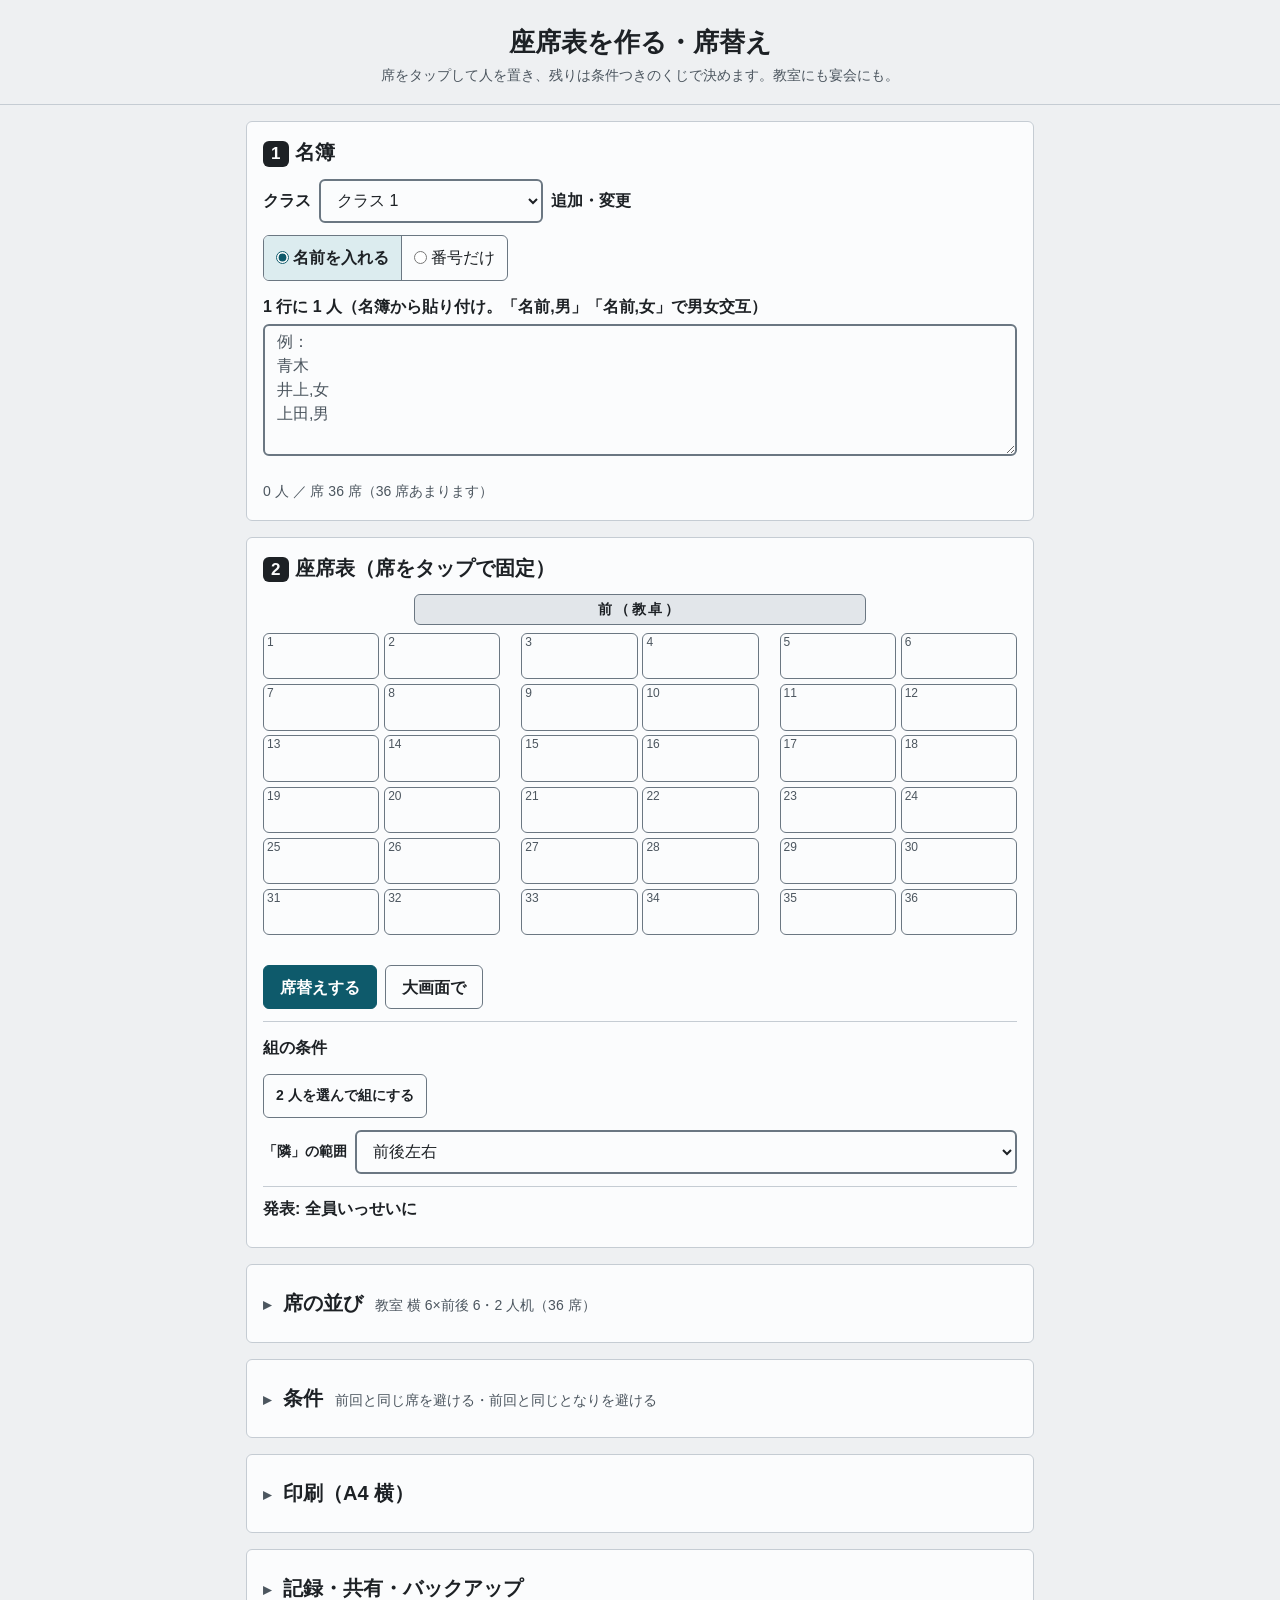
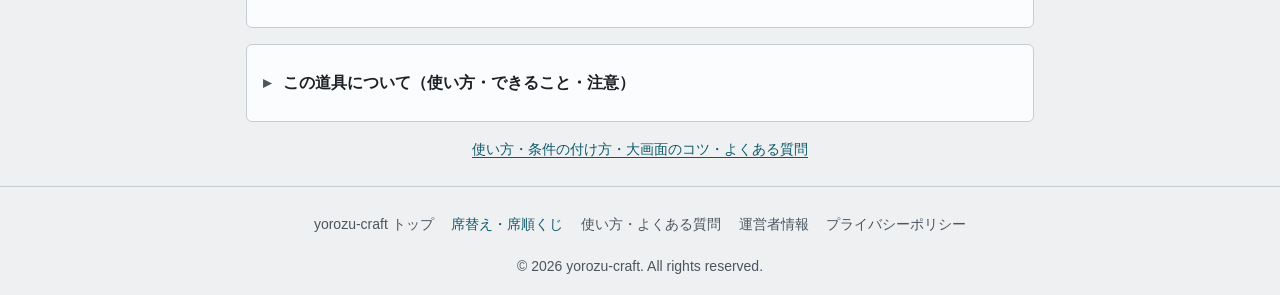
==== commit eb5d290e: "画面に「この道具について」の折りたたみ（使い方ページの要約、WRITING 1 章。measure_all の要修正、yorozu-plans ROADMAP 7.173） Co-Authored-B" ====
--- a/index.html
+++ b/index.html
@@ -256,6 +256,23 @@
       <p id="backup-msg" class="small" aria-live="polite"></p>
     </details>
 
+    <!-- about-tool: 道具の説明（使い方ページの要約。WRITING 1 章） -->
+    <details class="about-tool card fold" id="about-tool">
+      <summary>この道具について（使い方・できること・注意）</summary>
+      <h3>席替え・席順くじでできること</h3>
+      <p>教室の座席表を作り、くじで席替えをします。宴会・飲み会のテーブルの席決めにも使えます。決まった席順は大画面で発表したり、A4 横の座席表に印刷したりできます。</p>
+      <h3>使い方の要点</h3>
+      <ul>
+        <li>名簿を 1 行に 1 人ずつ貼り付けます。名前を入れないときは「番号だけ」で出席番号として使えます。</li>
+        <li>決めておきたい人は、座席表の席をタップして置きます。ほかの人だけがくじで決まり、何度でも引き直せます。</li>
+        <li>「この席で決定（記録する）」で記録すると、次の席替えで前回と同じ席・同じとなりを避けられます。</li>
+      </ul>
+      <h3>条件の付け方</h3>
+      <p>2 人を隣にする・しない、前から（後ろから）何番目の並びまで、男女交互を指定できます。全部の条件を守る席順が見つからないときは、どの条件を外せば決まるかを出します。</p>
+      <h3>注意</h3>
+      <p>名簿と記録はこの端末のブラウザにだけ保存され、外部には送信されません。共有リンクには、チェックを入れたときだけ名前が入ります。配慮が必要な子の席は、置くか条件で指定したうえで、最後は先生が確かめてください。</p>
+    </details>
+
     <p class="small center"><a href="./guide.html">使い方・条件の付け方・大画面のコツ・よくある質問</a></p>
 
   </main>
--- a/style.css
+++ b/style.css
@@ -22,6 +22,8 @@
 :where(input, select, textarea, button) { font: inherit; color: inherit; }
 :where(input:not([type="checkbox"]):not([type="radio"]):not([type="range"]), select, textarea) { font-size: max(1rem, 16px); }
 :where(button, summary, [role="button"]) { min-height: var(--tap); }
+/* 1 つだけで置くリンク（nav の並び、使い方から道具へ戻るカード、言語の切り替え、パンくず）も押せる高さに。文中のリンクは対象外（WCAG 2.5.8。K192 の全巡回） */
+:where(nav li > a, p.card > a:only-child, .lang-switch a, .crumb a) { display: inline-flex; align-items: center; min-height: var(--tap); }
 [aria-invalid="true"] { border-color: var(--error, #ce0000) !important; }
 .field-error { color: var(--error, #ce0000); font-weight: 700; margin-top: var(--sp-1); }
 .visually-hidden {
@@ -63,6 +65,9 @@
 /* 部品: ボタン（主は塗り、副は線） */
 :where(html:not([data-skin="base"])) :where(button, .btn) { border: 1px solid var(--input-border); border-radius: var(--radius); background: var(--card); color: var(--text); font-weight: 700; padding: 0 var(--sp-4); cursor: pointer; }
 :where(html:not([data-skin="base"])) :where(button[type="submit"], .btn-primary) { background: var(--accent); border-color: var(--accent); color: var(--on-accent); }
+/* <a> のボタンは a { color } に負けないよう、詳細度を 1 段だけ上げる（D416。主は副の後に書いて勝たせる） */
+:where(html:not([data-skin="base"])) a.btn { color: var(--text); }
+:where(html:not([data-skin="base"])) a.btn-primary { color: var(--on-accent); }
 /* 部品: チップ・面・折りたたみ（開閉の印 ▶ を残すため list-item のまま、高さは上下の余白と土台の min-height で）・結果の数字・注意の帯・固定バー */
 :where(html:not([data-skin="base"])) :where(.chip) { display: inline-flex; align-items: center; min-height: var(--tap); padding: 0 var(--sp-3); border: 1px solid var(--input-border); border-radius: var(--radius); color: var(--text); text-decoration: none; font-weight: 700; }
 :where(html:not([data-skin="base"])) :where(.card) { background: var(--card); border: 1px solid var(--border); border-radius: var(--radius); padding: var(--sp-4); }
@@ -111,7 +116,6 @@
 
 /* ボタン（主は .btn-primary、ほかは .btn。色と線は皮が持つ） */
 .btn { display: inline-flex; align-items: center; justify-content: center; min-height: var(--tap); text-decoration: none; }
-a.btn-primary { color: var(--on-accent); }
 
 /* 読みもの（guide.html） */
 .content h3 { margin: var(--sp-4) 0 var(--sp-1); }
@@ -146,7 +150,7 @@
 .hint { font-size: var(--fs-s); color: var(--muted); margin: var(--sp-1) 0; }
 .step {
   display: inline-block; min-width: 1.5em; height: 1.5em; line-height: 1.5em; margin-right: 0.4em;
-  border-radius: 50%; background: var(--text); color: var(--card); text-align: center; font-size: 0.85em;
+  border-radius: var(--radius); background: var(--text); color: var(--card); text-align: center; font-size: 0.85em;
 }
 h3.sub { margin: var(--sp-4) 0 var(--sp-1); }
 h3.sub:first-of-type { margin-top: 0; }
@@ -155,8 +159,8 @@
 .inline-field select { max-width: 100%; flex: 1 1 10rem; }
 .grid-fields { display: grid; grid-template-columns: repeat(auto-fit, minmax(11rem, 1fr)); gap: 0 var(--sp-4); align-items: end; }
 .grid-fields .field select, .grid-fields .field input[type="text"] { max-width: none; }
-.check { display: flex; gap: var(--sp-2); align-items: flex-start; margin: var(--sp-1) 0; cursor: pointer; }
-.check input { margin-top: 0.35em; width: 1.05rem; height: 1.05rem; flex: none; accent-color: var(--accent); }
+.check { display: flex; gap: var(--sp-2); align-items: center; min-height: var(--tap); margin: var(--sp-1) 0; cursor: pointer; }
+.check input { width: 1.05rem; height: 1.05rem; flex: none; accent-color: var(--accent); }
 
 .seg { display: inline-flex; flex-wrap: wrap; border: 1px solid var(--input-border); border-radius: var(--radius); overflow: hidden; margin-bottom: var(--sp-3); }
 .seg label { display: flex; align-items: center; gap: var(--sp-1); min-height: var(--tap); padding: 0 var(--sp-3); cursor: pointer; }
@@ -180,12 +184,12 @@
 .notes li + li { margin-top: var(--sp-1); }
 .result-head { margin: var(--sp-3) 0 var(--sp-2); }
 .next-step { margin-top: var(--sp-3); padding-top: var(--sp-3); border-top: 1px solid var(--border); }
-.share-url { width: 100%; font-size: var(--fs-s); background: var(--bg-2); color: var(--text); }
+.share-url { width: 100%; background: var(--bg-2); color: var(--text); }
 
 /* 条件の行 */
 .cons-block { border-top: 1px solid var(--border); padding: var(--sp-2) 0; }
 .cons-block:first-of-type { margin-top: var(--sp-3); }
-.badge:not(:empty) { display: inline-block; margin-left: 0.5em; padding: 0 0.5em; border-radius: 1em; background: var(--text); color: var(--card); font-size: var(--fs-s); }
+.badge:not(:empty) { display: inline-block; margin-left: 0.5em; padding: 0 0.5em; border-radius: var(--radius); background: var(--text); color: var(--card); font-size: var(--fs-s); }
 .rows, .table-list, .history { list-style: none; margin: var(--sp-2) 0; }
 .rows li, .table-row { display: flex; flex-wrap: wrap; gap: var(--sp-2); align-items: center; margin-bottom: var(--sp-2); }
 .rows select { flex: 1 1 8rem; min-width: 0; }
